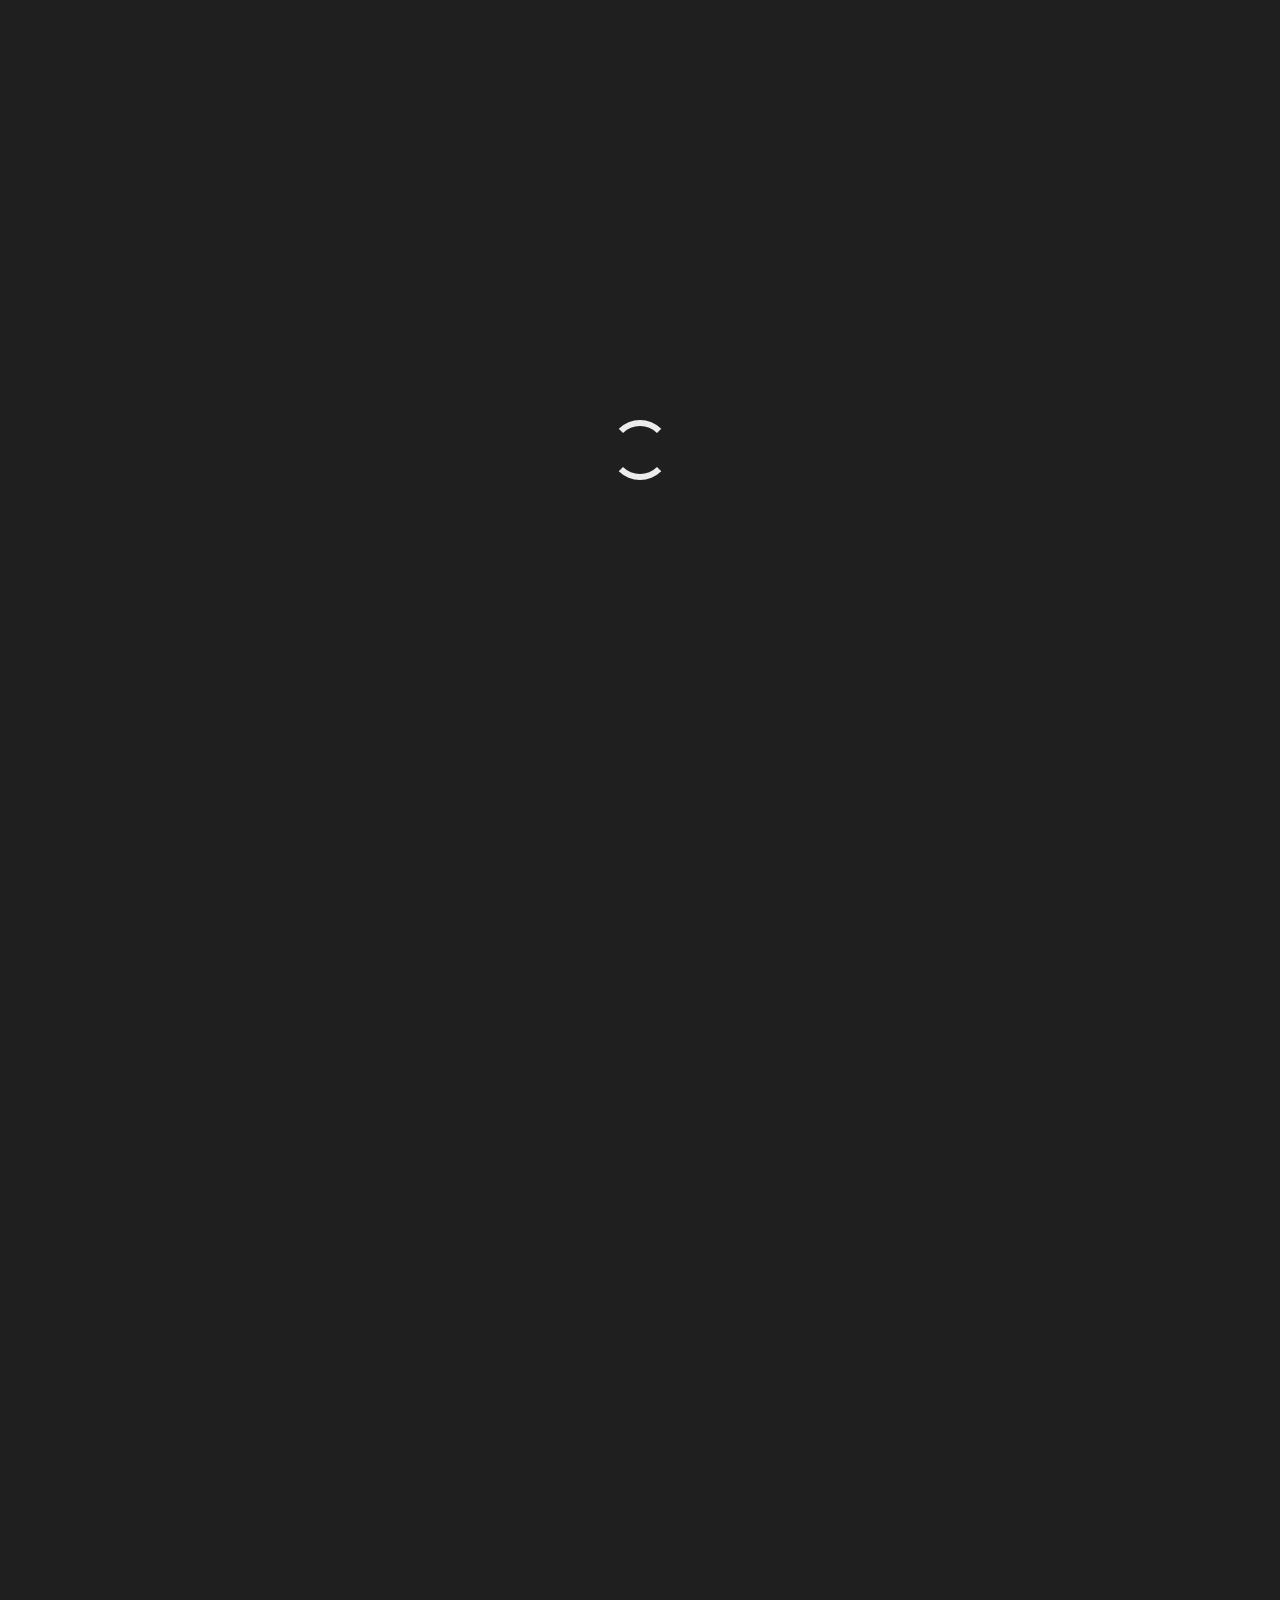
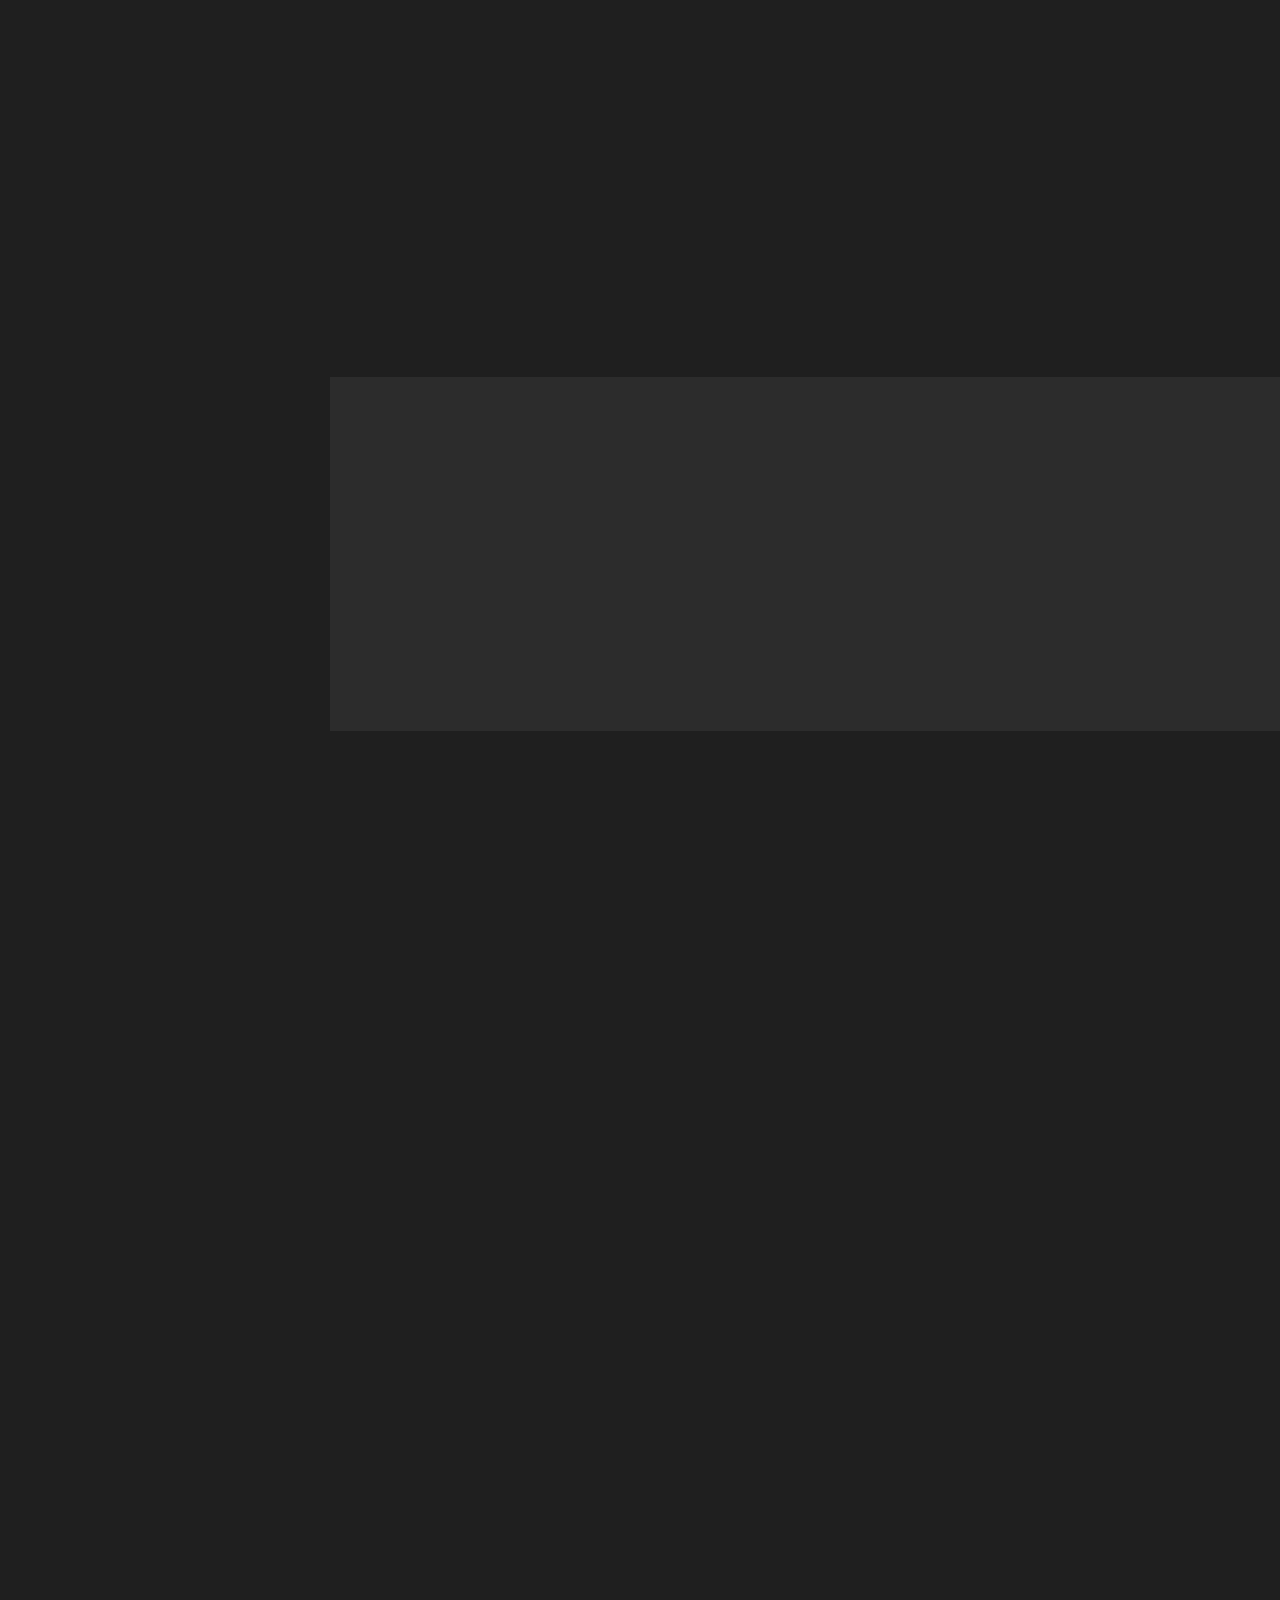
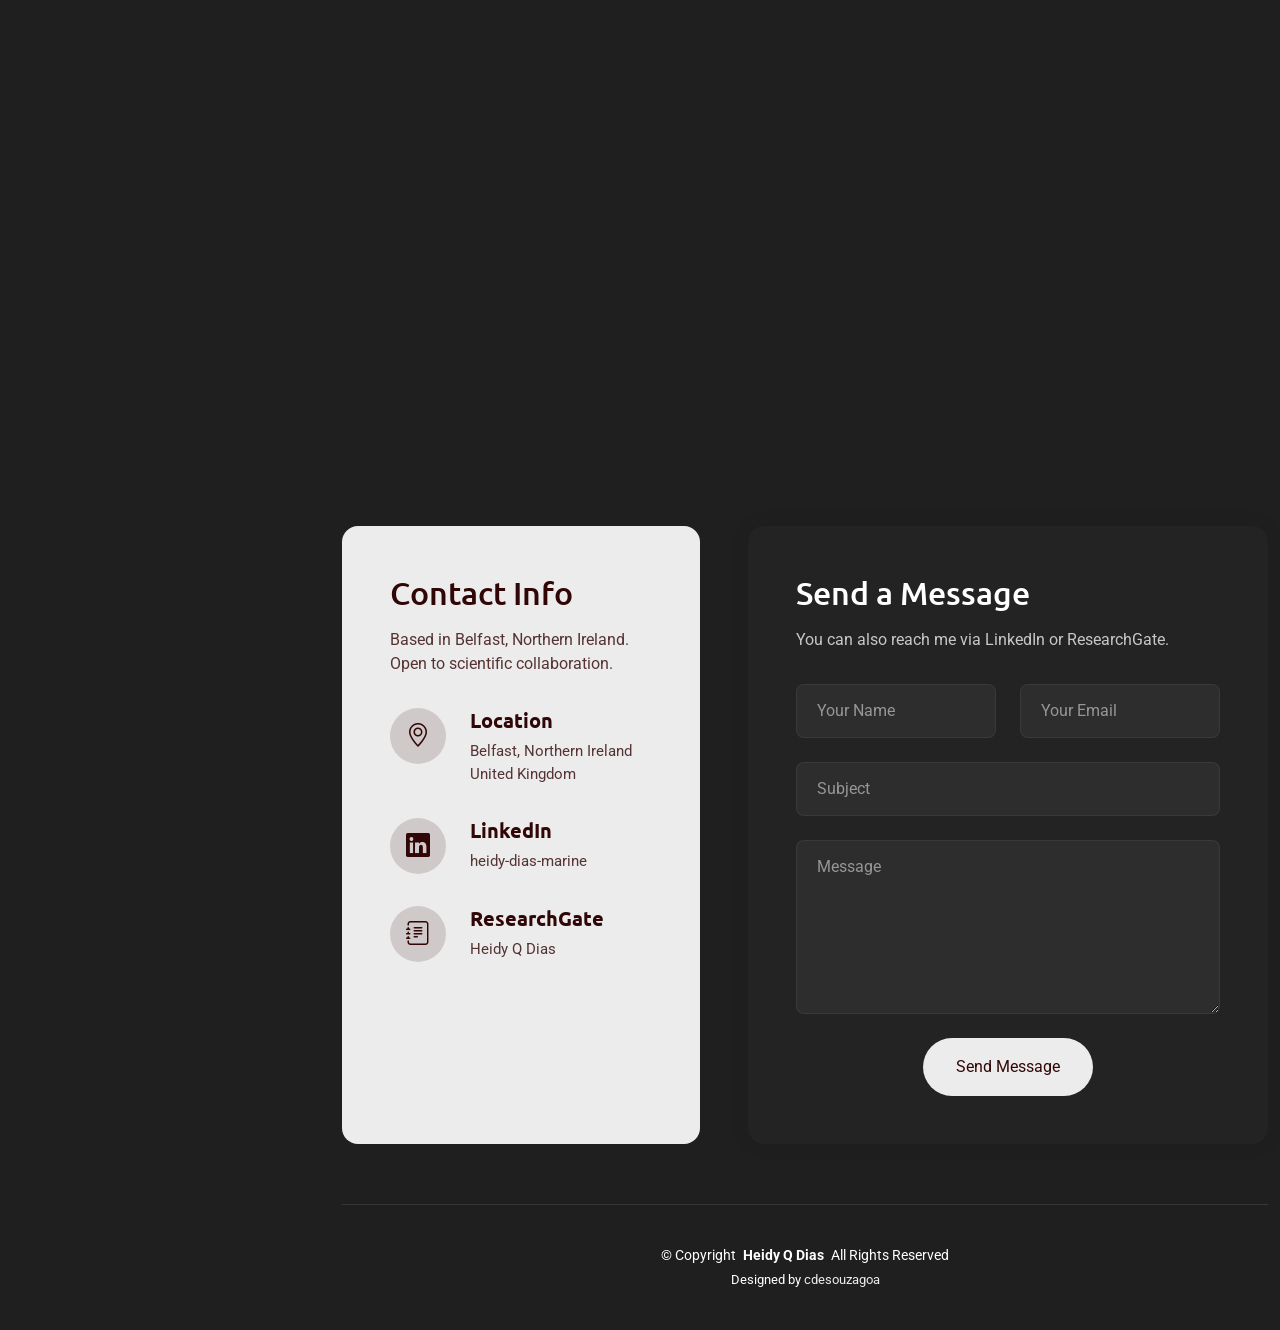
==== index.html @ 4a2d1e22 "Add files via upload" ====
<!DOCTYPE html>
<html lang="en">

<head>
  <meta charset="utf-8">
  <meta content="width=device-width, initial-scale=1.0" name="viewport">
  <title>Heidy Q Dias | Marine Biologist & Deep-sea Habitat Mapper</title>
  <meta name="description" content="Heidy Q Dias – Marine Biologist specialising in deep-sea biotope classification, seabed mapping, benthic ecology and ecological quality assessment. Based in Belfast, Northern Ireland.">
  <meta name="keywords" content="Heidy Dias, Heidy Q Dias, Marine Biologist, Deep Sea, Biotope Classification, Seabed Mapping, Benthic Ecology, AFBI, Queen's University Belfast">

  <!-- Favicons -->
  <link href="assets/img/favicon.png" rel="icon">
  <link href="assets/img/apple-touch-icon.png" rel="apple-touch-icon">

  <!-- Fonts -->
  <link href="https://fonts.googleapis.com" rel="preconnect">
  <link href="https://fonts.gstatic.com" rel="preconnect" crossorigin>
  <link href="https://fonts.googleapis.com/css2?family=Roboto:ital,wght@0,100;0,300;0,400;0,500;0,700;0,900;1,100;1,300;1,400;1,500;1,700;1,900&family=Ubuntu:ital,wght@0,300;0,400;0,500;0,700;1,300;1,400;1,500;1,700&family=Nunito:ital,wght@0,200;0,300;0,400;0,500;0,600;0,700;0,800;0,900;1,200;1,300;1,400;1,500;1,600;1,700;1,800;1,900&display=swap" rel="stylesheet">

  <!-- Vendor CSS Files -->
  <link href="assets/vendor/bootstrap/css/bootstrap.min.css" rel="stylesheet">
  <link href="assets/vendor/bootstrap-icons/bootstrap-icons.css" rel="stylesheet">
  <link href="assets/vendor/aos/aos.css" rel="stylesheet">
  <link href="assets/vendor/glightbox/css/glightbox.min.css" rel="stylesheet">
  <link href="assets/vendor/swiper/swiper-bundle.min.css" rel="stylesheet">

  <!-- Main CSS File -->
  <link href="assets/css/main.css" rel="stylesheet">
</head>

<body class="index-page">

  <header id="header" class="header dark-background d-flex flex-column justify-content-center">
    <i class="header-toggle d-xl-none bi bi-list"></i>

    <div class="header-container d-flex flex-column align-items-start">
      <nav id="navmenu" class="navmenu">
  <ul>
    <li><a href="#hero" class="active"><i class="bi bi-house navicon"></i>Home</a></li>
    <li><a href="#about"><i class="bi bi-person navicon"></i>About</a></li>
    <li><a href="#resume"><i class="bi bi-file-earmark-text navicon"></i>Resume</a></li>
    <li><a href="#portfolio"><i class="bi bi-images navicon"></i>Portfolio</a></li>
    <li><a href="#services"><i class="bi bi-hdd-stack navicon"></i>Expertise</a></li>
    <li><a href="#contact"><i class="bi bi-envelope navicon"></i>Contact</a></li>
  </ul>
</nav>

      <div class="social-links text-center">
        <a href="https://www.linkedin.com/in/heidy-dias-marine/" target="_blank" title="LinkedIn"><i class="bi bi-linkedin"></i></a>
        <a href="https://www.researchgate.net/profile/Heidy-Dias" target="_blank" title="ResearchGate"><i class="bi bi-journal-text"></i></a>
      </div>
    </div>
  </header>

  <main class="main">

    <!-- ======= Hero Section ======= -->
    <section id="hero" class="hero section">
      <div class="background-elements">
        <div class="bg-circle circle-1"></div>
        <div class="bg-circle circle-2"></div>
      </div>

      <div class="hero-content">
        <div class="container">
          <div class="row align-items-center">
            <div class="col-lg-6" data-aos="fade-right" data-aos-delay="100">
              <div class="hero-text">
                <h1>Heidy <span class="accent-text">Q Dias</span></h1>
                <h2>Marine Biologist & Deep-sea Explorer</h2>
                <p class="lead">I'm a <span class="typed" data-typed-items="Habitat Mapper, Ecological Modeller, Benthic Ecologist, Deep-sea Biologist"></span></p>
                <p class="description">
                  Specialising in deep-sea biotope classification, seabed mapping, benthic ecology and ecological quality assessment. Passionate about science that supports sustainable ocean management.
                </p>
                <div class="hero-actions">
                  <a href="#portfolio" class="btn btn-primary">View Research</a>
                  <a href="#contact" class="btn btn-outline">Get In Touch</a>
                </div>
                <div class="social-links">
                  <a href="https://www.linkedin.com/in/heidy-dias-marine/" target="_blank"><i class="bi bi-linkedin"></i></a>
                  <a href="https://www.researchgate.net/profile/Heidy-Dias" target="_blank"><i class="bi bi-journal-text"></i></a>
                </div>
              </div>
            </div>

            <div class="col-lg-6" data-aos="fade-left" data-aos-delay="200">
              <div class="hero-visual">
                <div class="profile-container">
                  <div class="profile-background"></div>
                  <img src="assets/img/heidydias.jpg" alt="Heidy Q Dias" class="profile-image">
                </div>
              </div>
            </div>
          </div>
        </div>
      </div>
    </section>

    <!-- ======= About Section ======= -->
    <section id="about" class="about section">
      <div class="container" data-aos="fade-up" data-aos-delay="100">
        <div class="row">
          <div class="col-lg-5" data-aos="zoom-in" data-aos-delay="200">
            <div class="profile-card">
              <div class="profile-header">
                <div class="profile-image">
                  <img src="assets/img/heidydias2.jpg" alt="Heidy Q Dias" class="img-fluid">
                </div>
                <div class="profile-badge">
                  <i class="bi bi-check-circle-fill"></i>
                </div>
              </div>
              <div class="profile-content">
                <h3>Heidy Q Dias, PhD</h3>
                <p class="profession">Senior Scientific Officer | Marine Biologist</p>
                <div class="contact-links">
                  <a href="https://www.linkedin.com/in/heidy-dias-marine/" target="_blank" class="contact-item">
                    <i class="bi bi-linkedin"></i> LinkedIn
                  </a>
                  <a href="https://www.researchgate.net/profile/Heidy-Dias" target="_blank" class="contact-item">
                    <i class="bi bi-journal-text"></i> ResearchGate
                  </a>
                  <a href="#" class="contact-item">
                    <i class="bi bi-geo-alt"></i> Belfast, Northern Ireland
                  </a>
                </div>
              </div>
            </div>
          </div>

          <div class="col-lg-7" data-aos="fade-left" data-aos-delay="300">
            <div class="about-content">
              <div class="section-header">
                <span class="badge-text">Get to Know Me</span>
                <h2>Mapping the Deep Ocean for Better Management</h2>
              </div>
              <div class="description">
                <p>
                  I am a marine biologist specialising in deep-sea biotope classification, seabed mapping, benthic ecology and ecological quality status assessment. My research combines acoustic data, ROV video and trait-based approaches to understand and protect vulnerable marine ecosystems.
                </p>
                <p>
                  Currently Senior Scientific Officer at the Agri-Food and Biosciences Institute (AFBI) in Belfast. Previously Research Fellow at Queen’s University Belfast and researcher at CSIR–National Institute of Oceanography, India.
                </p>
              </div>

              <div class="stats-grid">
                <div class="stat-item">
                  <div class="stat-number">16</div>
                  <div class="stat-label">Publications</div>
                </div>
                <div class="stat-item">
                  <div class="stat-number">210</div>
                  <div class="stat-label">Citations</div>
                </div>
                <div class="stat-item">
                  <div class="stat-number">2.2k+</div>
                  <div class="stat-label">Reads</div>
                </div>
              </div>

              <div class="details-grid">
                <div class="detail-row">
                  <div class="detail-item">
                    <span class="detail-label">Specialisation</span>
                    <span class="detail-value">Deep-Sea & Benthic Ecology</span>
                  </div>
                  <div class="detail-item">
                    <span class="detail-label">Current Role</span>
                    <span class="detail-value">Senior Scientific Officer, AFBI</span>
                  </div>
                </div>
                <div class="detail-row">
                  <div class="detail-item">
                    <span class="detail-label">Education</span>
                    <span class="detail-value">PhD Marine Sciences</span>
                  </div>
                  <div class="detail-item">
                    <span class="detail-label">Location</span>
                    <span class="detail-value">Belfast, Northern Ireland</span>
                  </div>
                </div>
              </div>

              <div class="cta-section">
                <a href="#resume" class="btn btn-primary"><i class="bi bi-file-earmark-text"></i> View Full CV</a>
                <a href="#contact" class="btn btn-outline"><i class="bi bi-chat-dots"></i> Let's Talk</a>
              </div>
            </div>
          </div>
        </div>
      </div>
    </section>

    <!-- ======= Stats Section ======= -->
    <section id="stats" class="stats section light-background">
      <div class="container" data-aos="fade-up" data-aos-delay="100">
        <div class="row justify-content-center">
          <div class="col-lg-10">
            <div class="stats-wrapper">
              <div class="stats-item" data-aos="zoom-in" data-aos-delay="150">
                <div class="icon-wrapper"><i class="bi bi-journal-richtext"></i></div>
                <span data-purecounter-start="0" data-purecounter-end="16" data-purecounter-duration="1" class="purecounter"></span>
                <p>Publications</p>
              </div>
              <div class="stats-item" data-aos="zoom-in" data-aos-delay="200">
                <div class="icon-wrapper"><i class="bi bi-quote"></i></div>
                <span data-purecounter-start="0" data-purecounter-end="210" data-purecounter-duration="1" class="purecounter"></span>
                <p>Citations</p>
              </div>
              <div class="stats-item" data-aos="zoom-in" data-aos-delay="250">
                <div class="icon-wrapper"><i class="bi bi-eye"></i></div>
                <span data-purecounter-start="0" data-purecounter-end="2281" data-purecounter-duration="1" class="purecounter"></span>
                <p>Reads</p>
              </div>
              <div class="stats-item" data-aos="zoom-in" data-aos-delay="300">
                <div class="icon-wrapper"><i class="bi bi-water"></i></div>
                <span data-purecounter-start="0" data-purecounter-end="10" data-purecounter-duration="1" class="purecounter"></span>
                <p>Years Experience</p>
              </div>
            </div>
          </div>
        </div>
      </div>
    </section>

    <!-- ======= Skills Section ======= -->
    <section id="skills" class="skills section">
      <div class="container section-title" data-aos="fade-up">
        <h2>Skills & Expertise</h2>
        <p>From ResearchGate profile and professional experience</p>
      </div>
      <div class="container" data-aos="fade-up" data-aos-delay="100">
        <div class="row">
          <div class="col-lg-6">
            <div class="skills-category" data-aos="fade-up" data-aos-delay="200">
              <h3>Core Research Areas</h3>
              <div class="skills-animation">
                <div class="skill-item">
                  <div class="d-flex justify-content-between align-items-center">
                    <h4>Deep-Sea & Seabed Mapping</h4>
                    <span class="skill-percentage">95%</span>
                  </div>
                  <div class="progress"><div class="progress-bar" role="progressbar" aria-valuenow="95"></div></div>
                </div>
                <div class="skill-item">
                  <div class="d-flex justify-content-between align-items-center">
                    <h4>Benthic Ecology & Functional Diversity</h4>
                    <span class="skill-percentage">92%</span>
                  </div>
                  <div class="progress"><div class="progress-bar" role="progressbar" aria-valuenow="92"></div></div>
                </div>
                <div class="skill-item">
                  <div class="d-flex justify-content-between align-items-center">
                    <h4>Biological Trait Analysis</h4>
                    <span class="skill-percentage">90%</span>
                  </div>
                  <div class="progress"><div class="progress-bar" role="progressbar" aria-valuenow="90"></div></div>
                </div>
                <div class="skill-item">
                  <div class="d-flex justify-content-between align-items-center">
                    <h4>Ecological Quality Status Assessment</h4>
                    <span class="skill-percentage">88%</span>
                  </div>
                  <div class="progress"><div class="progress-bar" role="progressbar" aria-valuenow="88"></div></div>
                </div>
              </div>
            </div>
          </div>
          <div class="col-lg-6">
            <div class="skills-category" data-aos="fade-up" data-aos-delay="300">
              <h3>Methods & Tools</h3>
              <div class="skills-animation">
                <div class="skill-item">
                  <div class="d-flex justify-content-between align-items-center">
                    <h4>Benthic Indices (AMBI, M-AMBI)</h4>
                    <span class="skill-percentage">90%</span>
                  </div>
                  <div class="progress"><div class="progress-bar" role="progressbar" aria-valuenow="90"></div></div>
                </div>
                <div class="skill-item">
                  <div class="d-flex justify-content-between align-items-center">
                    <h4>Marine Protected Areas & Connectivity</h4>
                    <span class="skill-percentage">85%</span>
                  </div>
                  <div class="progress"><div class="progress-bar" role="progressbar" aria-valuenow="85"></div></div>
                </div>
                <div class="skill-item">
                  <div class="d-flex justify-content-between align-items-center">
                    <h4>R / Spatial Analysis / GIS</h4>
                    <span class="skill-percentage">85%</span>
                  </div>
                  <div class="progress"><div class="progress-bar" role="progressbar" aria-valuenow="85"></div></div>
                </div>
                <div class="skill-item">
                  <div class="d-flex justify-content-between align-items-center">
                    <h4>ROV Video & Acoustic Analysis</h4>
                    <span class="skill-percentage">88%</span>
                  </div>
                  <div class="progress"><div class="progress-bar" role="progressbar" aria-valuenow="88"></div></div>
                </div>
              </div>
            </div>
          </div>
        </div>
      </div>
    </section>

    <!-- ======= Resume Section ======= -->
    <section id="resume" class="resume section">
      <div class="container section-title" data-aos="fade-up">
        <h2>Resume</h2>
        <p>Professional experience and education</p>
      </div>
      <div class="container" data-aos="fade-up" data-aos-delay="100">
        <div class="row gy-4">
          <div class="col-lg-4">
            <div class="resume-side" data-aos="fade-right" data-aos-delay="100">
              <div class="profile-img mb-4">
                <img src="assets/img/heidydias3.jpg" alt="Heidy Q Dias" class="img-fluid rounded">
              </div>
              <h3>Professional Summary</h3>
              <p>
                Marine biologist with expertise in deep-sea biotope classification, seabed mapping, benthic ecology, biological trait analysis and ecological quality assessment. Passionate about producing science that informs spatial management of vulnerable marine ecosystems.
              </p>
              <h3 class="mt-4">Contact</h3>
              <ul class="contact-info list-unstyled">
                <li><i class="bi bi-geo-alt"></i> Belfast, Northern Ireland, UK</li>
                <li><i class="bi bi-linkedin"></i> <a href="https://www.linkedin.com/in/heidy-dias-marine/" target="_blank">LinkedIn</a></li>
                <li><i class="bi bi-journal-text"></i> <a href="https://www.researchgate.net/profile/Heidy-Dias" target="_blank">ResearchGate</a></li>
              </ul>
            </div>
          </div>

          <div class="col-lg-8 ps-4 ps-lg-5">
            <div class="resume-section" data-aos="fade-up">
              <h3><i class="bi bi-briefcase me-2"></i>Professional Experience</h3>

              <div class="resume-item">
                <h4>Senior Scientific Officer</h4>
                <h5>Dec 2025 – Present</h5>
                <p class="company"><i class="bi bi-building"></i> Agri-Food and Biosciences Institute (AFBI), Northern Ireland</p>
                <ul>
                  <li>Leading marine research supporting sustainable fisheries and environmental management</li>
                  <li>Contributing to habitat and species assessments in Northern Irish waters</li>
                </ul>
              </div>

              <div class="resume-item">
                <h4>Research Fellow</h4>
                <h5>Aug 2023 – Nov 2025</h5>
                <p class="company"><i class="bi bi-building"></i> Queen’s University Belfast</p>
                <ul>
                  <li>Led research on deep-sea biotope classification using ROV video and acoustic data (Tropic Seamount)</li>
                  <li>Published key papers on deep-sea habitat mapping and the legal landscape of deep-sea mining</li>
                </ul>
              </div>

              <div class="resume-item">
                <h4>Senior Research Fellow / Research Project Assistant</h4>
                <h5>2014 – 2022</h5>
                <p class="company"><i class="bi bi-building"></i> CSIR – National Institute of Oceanography, India</p>
                <ul>
                  <li>Research on benthic ecology, ecological quality status and functional diversity in tropical estuaries and coastal systems</li>
                </ul>
              </div>
            </div>

            <div class="resume-section" data-aos="fade-up" data-aos-delay="100">
              <h3><i class="bi bi-mortarboard me-2"></i>Education</h3>
              <div class="resume-item">
                <h4>Doctor of Philosophy (PhD) – Marine Sciences</h4>
                <h5>2018 – 2023</h5>
                <p class="company"><i class="bi bi-building"></i> Andhra University</p>
              </div>
              <div class="resume-item">
                <h4>Master of Science (MSc) – Marine Sciences</h4>
                <h5>2012 – 2014</h5>
                <p class="company"><i class="bi bi-building"></i> Goa University (Grade: 8.2/10)</p>
              </div>
              <div class="resume-item">
                <h4>Bachelor of Science (BSc) – Zoology / Animal Biology</h4>
                <h5>2009 – 2012</h5>
                <p class="company"><i class="bi bi-building"></i> Goa University</p>
              </div>
            </div>
          </div>
        </div>
      </div>
    </section>

    <!-- ======= Portfolio / Research Section ======= -->
    <section id="portfolio" class="portfolio section">
      <div class="container section-title" data-aos="fade-up">
        <h2>Research & Publications</h2>
        <p>Selected papers from ResearchGate (16 publications · 210 citations · 2,281 reads)</p>
      </div>

      <div class="container" data-aos="fade-up" data-aos-delay="100">
        <div class="isotope-layout" data-default-filter="*" data-layout="masonry" data-sort="original-order">
          <div class="row">
            <div class="col-lg-3 filter-sidebar">
              <div class="filters-wrapper" data-aos="fade-right" data-aos-delay="150">
                <ul class="portfolio-filters isotope-filters">
                  <li data-filter="*" class="filter-active">All</li>
                  <li data-filter=".filter-papers">Publications</li>
                  <li data-filter=".filter-mapping">Deep-Sea Mapping</li>
                </ul>
              </div>
            </div>

            <div class="col-lg-9">
              <div class="row gy-4 portfolio-container isotope-container" data-aos="fade-up" data-aos-delay="200">

                <!-- 1. Deep-sea biotope classification (MAIN PAPER) -->
<div class="col-lg-6 col-md-6 portfolio-item isotope-item filter-papers filter-mapping">
  <div class="portfolio-wrap">
    <img src="assets/img/bim.jpg" class="img-fluid" alt="Deep-sea biotope classification" loading="lazy">
    <div class="portfolio-info">
      <div class="content">
        <span class="category">Deep Sea Research I · 2025</span>
        <h4>Deep-sea biotope classification using opportunistic sampling</h4>
        <div class="portfolio-links">
          <a href="portfolio-details.html" title="More Details"><i class="bi bi-box-arrow-up-right"></i></a>
        </div>
      </div>
    </div>
  </div>
</div>

                <!-- 2. Legal landscape -->
                <div class="col-lg-6 col-md-6 portfolio-item isotope-item filter-papers">
                  <div class="portfolio-wrap">
                    <img src="assets/img/bim.jpg" class="img-fluid" alt="Legal landscape deep-sea mining" loading="lazy">
                    <div class="portfolio-info">
                      <div class="content">
                        <span class="category">Elementa · 2025</span>
                        <h4>The legal landscape for deep-sea mining in the Area</h4>
                        <div class="portfolio-links">
                          <a href="https://online.ucpress.edu/elementa/article/13/1/00072/214200/The-legal-landscape-for-deep-sea-mining-in-the" target="_blank" title="Read Paper"><i class="bi bi-box-arrow-up-right"></i></a>
                        </div>
                      </div>
                    </div>
                  </div>
                </div>

                <!-- 3. Benthic ecosystem functioning -->
                <div class="col-lg-6 col-md-6 portfolio-item isotope-item filter-papers">
                  <div class="portfolio-wrap">
                    <img src="assets/img/bim.jpg" class="img-fluid" alt="Benthic ecosystem functioning" loading="lazy">
                    <div class="portfolio-info">
                      <div class="content">
                        <span class="category">Environmental Research · 2023</span>
                        <h4>Deciphering benthic ecosystem functioning and resilience</h4>
                        <div class="portfolio-links">
                          <a href="https://www.researchgate.net/profile/Heidy-Dias" target="_blank" title="View on ResearchGate"><i class="bi bi-box-arrow-up-right"></i></a>
                        </div>
                      </div>
                    </div>
                  </div>
                </div>

                <!-- 4. Genomic indices -->
                <div class="col-lg-6 col-md-6 portfolio-item isotope-item filter-papers">
                  <div class="portfolio-wrap">
                    <img src="assets/img/bim.jpg" class="img-fluid" alt="Genomic indices" loading="lazy">
                    <div class="portfolio-info">
                      <div class="content">
                        <span class="category">Marine Pollution Bulletin · 2023</span>
                        <h4>Are genomic indices effective alternatives to morphology-based benthic indices?</h4>
                        <div class="portfolio-links">
                          <a href="https://www.researchgate.net/profile/Heidy-Dias" target="_blank" title="View on ResearchGate"><i class="bi bi-box-arrow-up-right"></i></a>
                        </div>
                      </div>
                    </div>
                  </div>
                </div>

                <!-- 5. Benthic resilience -->
                <div class="col-lg-6 col-md-6 portfolio-item isotope-item filter-papers">
                  <div class="portfolio-wrap">
                    <img src="assets/img/bim.jpg" class="img-fluid" alt="Benthic resilience" loading="lazy">
                    <div class="portfolio-info">
                      <div class="content">
                        <span class="category">Journal of Environmental Management · 2022</span>
                        <h4>Benthic community resilience in two differently impacted tropical estuaries</h4>
                        <div class="portfolio-links">
                          <a href="https://www.researchgate.net/profile/Heidy-Dias" target="_blank" title="View on ResearchGate"><i class="bi bi-box-arrow-up-right"></i></a>
                        </div>
                      </div>
                    </div>
                  </div>
                </div>

                <!-- 6. EcoQS assessment -->
                <div class="col-lg-6 col-md-6 portfolio-item isotope-item filter-papers">
                  <div class="portfolio-wrap">
                    <img src="assets/img/bim.jpg" class="img-fluid" alt="EcoQS assessment" loading="lazy">
                    <div class="portfolio-info">
                      <div class="content">
                        <span class="category">Marine Pollution Bulletin · 2022</span>
                        <h4>Ecological quality status assessment of tropical estuaries with benthic indices</h4>
                        <div class="portfolio-links">
                          <a href="https://www.researchgate.net/profile/Heidy-Dias" target="_blank" title="View on ResearchGate"><i class="bi bi-box-arrow-up-right"></i></a>
                        </div>
                      </div>
                    </div>
                  </div>
                </div>

              </div>
            </div>
          </div>
        </div>
      </div>
    </section>

    <!-- ======= Expertise Section ======= -->
    <section id="services" class="services section">
      <div class="container section-title" data-aos="fade-up">
        <h2>Expertise</h2>
        <p>Areas of scientific contribution</p>
      </div>
      <div class="container" data-aos="fade-up" data-aos-delay="100">
        <div class="row justify-content-center">
          <div class="col-lg-4 col-md-6" data-aos="fade-up" data-aos-delay="100">
            <div class="service-card position-relative z-1">
              <div class="service-icon"><i class="bi bi-map"></i></div>
              <h3>Deep-Sea Biotope Classification</h3>
              <p>Developing top-down and bottom-up approaches using acoustic data and ROV video for seamount and deep-sea habitats.</p>
            </div>
          </div>
          <div class="col-lg-4 col-md-6" data-aos="fade-up" data-aos-delay="200">
            <div class="service-card position-relative z-1">
              <div class="service-icon"><i class="bi bi-water"></i></div>
              <h3>Seabed Mapping & Benthic Ecology</h3>
              <p>Characterising benthic communities, functional diversity and ecosystem connectivity in coastal and deep-sea environments.</p>
            </div>
          </div>
          <div class="col-lg-4 col-md-6" data-aos="fade-up" data-aos-delay="300">
            <div class="service-card position-relative z-1">
              <div class="service-icon"><i class="bi bi-graph-up"></i></div>
              <h3>Ecological Quality Assessment</h3>
              <p>Applying benthic indices (AMBI, M-AMBI) and trait-based approaches for EcoQS assessment in tropical and temperate systems.</p>
            </div>
          </div>
          <div class="col-lg-4 col-md-6" data-aos="fade-up" data-aos-delay="100">
            <div class="service-card position-relative z-1">
              <div class="service-icon"><i class="bi bi-shield-check"></i></div>
              <h3>Science for Policy</h3>
              <p>Contributing to the science–policy interface, including the legal and environmental aspects of deep-sea mining.</p>
            </div>
          </div>
          <div class="col-lg-4 col-md-6" data-aos="fade-up" data-aos-delay="200">
            <div class="service-card position-relative z-1">
              <div class="service-icon"><i class="bi bi-code-slash"></i></div>
              <h3>Spatial Analysis with R</h3>
              <p>Using R for mapping, spatial statistics and integration of environmental and biological datasets.</p>
            </div>
          </div>
          <div class="col-lg-4 col-md-6" data-aos="fade-up" data-aos-delay="300">
            <div class="service-card position-relative z-1">
              <div class="service-icon"><i class="bi bi-people"></i></div>
              <h3>Collaborative Research</h3>
              <p>Working across institutions (QUB, AFBI, NIO, NOC and others) on multi-disciplinary marine projects.</p>
            </div>
          </div>
        </div>
      </div>
    </section>

    <!-- ======= Contact Section ======= -->
    <section id="contact" class="contact section">
      <div class="container section-title" data-aos="fade-up">
        <h2>Contact</h2>
        <p>Get in touch about research collaborations or opportunities</p>
      </div>
      <div class="container">
        <div class="row g-4 g-lg-5">
          <div class="col-lg-5">
            <div class="info-box">
              <h3>Contact Info</h3>
              <p>Based in Belfast, Northern Ireland. Open to scientific collaboration.</p>
              <div class="info-item">
                <div class="icon-box"><i class="bi bi-geo-alt"></i></div>
                <div class="content">
                  <h4>Location</h4>
                  <p>Belfast, Northern Ireland<br>United Kingdom</p>
                </div>
              </div>
              <div class="info-item">
                <div class="icon-box"><i class="bi bi-linkedin"></i></div>
                <div class="content">
                  <h4>LinkedIn</h4>
                  <p><a href="https://www.linkedin.com/in/heidy-dias-marine/" target="_blank" style="color:inherit;">heidy-dias-marine</a></p>
                </div>
              </div>
              <div class="info-item">
                <div class="icon-box"><i class="bi bi-journal-text"></i></div>
                <div class="content">
                  <h4>ResearchGate</h4>
                  <p><a href="https://www.researchgate.net/profile/Heidy-Dias" target="_blank" style="color:inherit;">Heidy Q Dias</a></p>
                </div>
              </div>
            </div>
          </div>
          <div class="col-lg-7">
            <div class="contact-form">
              <h3>Send a Message</h3>
              <p>You can also reach me via LinkedIn or ResearchGate.</p>
              <form action="forms/contact.php" method="post" class="php-email-form">
                <div class="row gy-4">
                  <div class="col-md-6">
                    <input type="text" name="name" class="form-control" placeholder="Your Name" required>
                  </div>
                  <div class="col-md-6">
                    <input type="email" class="form-control" name="email" placeholder="Your Email" required>
                  </div>
                  <div class="col-12">
                    <input type="text" class="form-control" name="subject" placeholder="Subject" required>
                  </div>
                  <div class="col-12">
                    <textarea class="form-control" name="message" rows="6" placeholder="Message" required></textarea>
                  </div>
                  <div class="col-12 text-center">
                    <div class="loading">Loading</div>
                    <div class="error-message"></div>
                    <div class="sent-message">Your message has been sent. Thank you!</div>
                    <button type="submit" class="btn">Send Message</button>
                  </div>
                </div>
              </form>
            </div>
          </div>
        </div>
      </div>
    </section>

  </main>

  <footer id="footer" class="footer position-relative">
    <div class="container">
      <div class="copyright text-center">
        <p>© <span>Copyright</span> <strong class="px-1 sitename">Heidy Q Dias</strong> <span>All Rights Reserved</span></p>
      </div>
      <div class="credits">
        Designed by <a href="https://instagram.com/cdesouzagoa">cdesouzagoa</a>
      </div>
    </div>
  </footer>

  <a href="#" id="scroll-top" class="scroll-top d-flex align-items-center justify-content-center"><i class="bi bi-arrow-up-short"></i></a>
  <div id="preloader"></div>

  <!-- Vendor JS Files -->
  <script src="assets/vendor/bootstrap/js/bootstrap.bundle.min.js"></script>
  <script src="assets/vendor/php-email-form/validate.js"></script>
  <script src="assets/vendor/aos/aos.js"></script>
  <script src="assets/vendor/typed.js/typed.umd.js"></script>
  <script src="assets/vendor/purecounter/purecounter_vanilla.js"></script>
  <script src="assets/vendor/waypoints/noframework.waypoints.js"></script>
  <script src="assets/vendor/isotope-layout/isotope.pkgd.min.js"></script>
  <script src="assets/vendor/imagesloaded/imagesloaded.pkgd.min.js"></script>
  <script src="assets/vendor/glightbox/js/glightbox.min.js"></script>
  <script src="assets/vendor/swiper/swiper-bundle.min.js"></script>
  <script src="assets/js/main.js"></script>

</body>
</html>
---- assets/css/main.css ----
/**
* Template Name: SnapFolio
* Template URL: https://bootstrapmade.com/snapfolio-bootstrap-portfolio-template/
* Updated: Jul 21 2025 with Bootstrap v5.3.7
* Author: BootstrapMade.com
* License: https://bootstrapmade.com/license/
*/

/*--------------------------------------------------------------
# Font & Color Variables
# Help: https://bootstrapmade.com/color-system/
--------------------------------------------------------------*/
/* Fonts */
:root {
  --default-font: "Roboto",  system-ui, -apple-system, "Segoe UI", Roboto, "Helvetica Neue", Arial, "Noto Sans", "Liberation Sans", sans-serif, "Apple Color Emoji", "Segoe UI Emoji", "Segoe UI Symbol", "Noto Color Emoji";
  --heading-font: "Ubuntu",  sans-serif;
  --nav-font: "Nunito",  sans-serif;
}

/* Global Colors - The following color variables are used throughout the website. Updating them here will change the color scheme of the entire website */
:root { 
  --background-color: #1f1f1f; /* Background color for the entire website, including individual sections */
  --default-color: #ffffff; /* Default color used for the majority of the text content across the entire website */
  --heading-color: #ffffff; /* Color for headings, subheadings and title throughout the website */
  --accent-color: #ececec; /* Accent color that represents your brand on the website. It's used for buttons, links, and other elements that need to stand out */
  --surface-color: #232323; /* The surface color is used as a background of boxed elements within sections, such as cards, icon boxes, or other elements that require a visual separation from the global background. */
  --contrast-color: #310606; /* Contrast color for text, ensuring readability against backgrounds of accent, heading, or default colors. */
}

/* Nav Menu Colors - The following color variables are used specifically for the navigation menu. They are separate from the global colors to allow for more customization options */
:root {
  --nav-color: rgba(236, 236, 236, 0.59);  /* The default color of the main navmenu links */
  --nav-hover-color: #ffffff; /* Applied to main navmenu links when they are hovered over or active */
  --nav-mobile-background-color: #393939; /* Used as the background color for mobile navigation menu */
  --nav-dropdown-background-color: #393939; /* Used as the background color for dropdown items that appear when hovering over primary navigation items */
  --nav-dropdown-color: #ffffff; /* Used for navigation links of the dropdown items in the navigation menu. */
  --nav-dropdown-hover-color: #ececec; /* Similar to --nav-hover-color, this color is applied to dropdown navigation links when they are hovered over. */
}

/* Color Presets - These classes override global colors when applied to any section or element, providing reuse of the sam color scheme. */

.light-background {
  --background-color: #2c2c2c;
  --surface-color: #323232;
}

.dark-background {
  --background-color: #040b14;
  --default-color: #ffffff;
  --heading-color: #ffffff;
  --surface-color: #151f2b;
  --contrast-color: #ffffff;
}

/* Smooth scroll */
:root {
  scroll-behavior: smooth;
}

/*--------------------------------------------------------------
# General Styling & Shared Classes
--------------------------------------------------------------*/
body {
  color: var(--default-color);
  background-color: var(--background-color);
  font-family: var(--default-font);
}

a {
  color: var(--accent-color);
  text-decoration: none;
  transition: 0.3s;
}

a:hover {
  color: color-mix(in srgb, var(--accent-color), transparent 25%);
  text-decoration: none;
}

h1,
h2,
h3,
h4,
h5,
h6 {
  color: var(--heading-color);
  font-family: var(--heading-font);
}

/* PHP Email Form Messages
------------------------------*/
.php-email-form .error-message {
  display: none;
  background: #df1529;
  color: #ffffff;
  text-align: left;
  padding: 15px;
  margin-bottom: 24px;
  font-weight: 600;
}

.php-email-form .sent-message {
  display: none;
  color: #ffffff;
  background: #059652;
  text-align: center;
  padding: 15px;
  margin-bottom: 24px;
  font-weight: 600;
}

.php-email-form .loading {
  display: none;
  background: var(--surface-color);
  text-align: center;
  padding: 15px;
  margin-bottom: 24px;
}

.php-email-form .loading:before {
  content: "";
  display: inline-block;
  border-radius: 50%;
  width: 24px;
  height: 24px;
  margin: 0 10px -6px 0;
  border: 3px solid var(--accent-color);
  border-top-color: var(--surface-color);
  animation: php-email-form-loading 1s linear infinite;
}

@keyframes php-email-form-loading {
  0% {
    transform: rotate(0deg);
  }

  100% {
    transform: rotate(360deg);
  }
}

/*--------------------------------------------------------------
# Global Header
--------------------------------------------------------------*/
.header {
  --background-color: #1b1b1b;
  --contrast-color: #444444;
  color: var(--default-color);
  position: fixed;
  top: 0;
  left: 0;
  bottom: 0;
  padding: 0 15px;
  width: 300px;
  transition: all ease-in-out 0.3s;
  overflow-y: auto;
  z-index: 997;
}

.header .header-container {
  border-radius: 20px;
  padding: 15px;
  background-color: var(--background-color);
  border: 1px solid color-mix(in srgb, var(--default-color), transparent 80%);
}

.header .social-links {
  margin: 0 0 10px 0;
}

.header .social-links a {
  font-size: 16px;
  display: inline-flex;
  align-items: center;
  justify-content: center;
  background: color-mix(in srgb, var(--default-color), transparent 90%);
  color: var(--default-color);
  margin: 0 2px;
  border-radius: 50%;
  text-align: center;
  width: 40px;
  height: 40px;
  transition: 0.3s;
}

.header .social-links a:hover {
  color: var(--contrast-color);
  background: var(--accent-color);
}

@media (min-width: 1200px) {

  .header~main,
  .header~#footer {
    margin-left: 330px;
  }
}

@media (max-width: 1199px) {
  .header {
    left: -100%;
  }
}

.header.header-show {
  left: 0;
}

.header .header-toggle {
  color: var(--contrast-color);
  background-color: var(--accent-color);
  font-size: 22px;
  display: flex;
  align-items: center;
  justify-content: center;
  width: 40px;
  height: 40px;
  border-radius: 50%;
  cursor: pointer;
  position: fixed;
  top: 15px;
  right: 15px;
  z-index: 9999;
  transition: background-color 0.3s;
}

.header .header-toggle:hover {
  color: var(--contrast-color);
  background-color: color-mix(in srgb, var(--accent-color) 90%, white 15%);
}

/*--------------------------------------------------------------
# Navigation Menu
--------------------------------------------------------------*/
.mobile-nav-toggle {
  display: none;
}

.navmenu {
  padding: 0;
  z-index: 9997;
  width: 100%;
}

.navmenu ul {
  list-style: none;
  padding: 0 0 20px 0;
  margin: 0;
}

.navmenu a,
.navmenu a:focus {
  color: var(--nav-color);
  padding: 15px 10px;
  font-family: var(--nav-font);
  font-size: 16px;
  font-weight: 400;
  display: flex;
  align-items: center;
  white-space: nowrap;
  transition: 0.3s;
  width: 100%;
}

.navmenu a .navicon,
.navmenu a:focus .navicon {
  font-size: 20px;
  margin-right: 10px;
}

.navmenu a .toggle-dropdown,
.navmenu a:focus .toggle-dropdown {
  font-size: 12px;
  line-height: 0;
  margin-left: auto;
  width: 30px;
  height: 30px;
  display: flex;
  align-items: center;
  justify-content: center;
  border-radius: 50%;
  transition: 0.3s;
  flex-shrink: 0;
  background-color: color-mix(in srgb, var(--accent-color), transparent 90%);
}

.navmenu a .toggle-dropdown:hover,
.navmenu a:focus .toggle-dropdown:hover {
  background-color: var(--accent-color);
  color: var(--contrast-color);
}

.navmenu a:hover,
.navmenu .active,
.navmenu .active:focus {
  color: var(--nav-hover-color);
}

.navmenu a:hover .navicon,
.navmenu .active .navicon,
.navmenu .active:focus .navicon {
  color: var(--accent-color);
}

.navmenu .active .toggle-dropdown,
.navmenu .active:focus .toggle-dropdown {
  background-color: var(--accent-color);
  color: var(--contrast-color);
  transform: rotate(180deg);
}

.navmenu .dropdown {
  display: block;
}

.navmenu .dropdown a,
.navmenu .dropdown a:focus {
  color: --nav-dropdown-color;
}

.navmenu .dropdown a:hover,
.navmenu .dropdown .active,
.navmenu .dropdown .active:focus {
  color: var(--nav-dropdown-hover-color);
}

.navmenu .dropdown ul {
  position: static;
  display: none;
  z-index: 99;
  padding: 5px 10px;
  margin: 5px 10px;
  background-color: var(--nav-dropdown-background-color);
  border: 1px solid color-mix(in srgb, var(--default-color), transparent 90%);
  box-shadow: none;
  transition: all 0.5s ease-in-out;
}

.navmenu .dropdown ul ul {
  background-color: rgba(33, 37, 41, 0.1);
}

.navmenu .dropdown>.dropdown-active {
  display: block;
  background-color: rgba(33, 37, 41, 0.03);
}

/*--------------------------------------------------------------
# Global Footer
--------------------------------------------------------------*/
.footer {
  color: var(--default-color);
  background-color: var(--background-color);
  font-size: 14px;
  padding: 0 0 40px 0;
  position: relative;
}

.footer .copyright {
  padding-top: 40px;
  border-top: 1px solid color-mix(in srgb, var(--default-color), transparent 90%);
}

.footer .copyright p {
  margin-bottom: 0;
}

.footer .credits {
  margin-top: 4px;
  font-size: 13px;
  text-align: center;
}

/*--------------------------------------------------------------
# Preloader
--------------------------------------------------------------*/
#preloader {
  position: fixed;
  inset: 0;
  z-index: 999999;
  overflow: hidden;
  background: var(--background-color);
  transition: all 0.6s ease-out;
}

#preloader:before {
  content: "";
  position: fixed;
  top: calc(50% - 30px);
  left: calc(50% - 30px);
  border: 6px solid #ffffff;
  border-color: var(--accent-color) transparent var(--accent-color) transparent;
  border-radius: 50%;
  width: 60px;
  height: 60px;
  animation: animate-preloader 1.5s linear infinite;
}

@keyframes animate-preloader {
  0% {
    transform: rotate(0deg);
  }

  100% {
    transform: rotate(360deg);
  }
}

/*--------------------------------------------------------------
# Scroll Top Button
--------------------------------------------------------------*/
.scroll-top {
  position: fixed;
  visibility: hidden;
  opacity: 0;
  right: 15px;
  bottom: -15px;
  z-index: 99999;
  background-color: var(--accent-color);
  width: 44px;
  height: 44px;
  border-radius: 50px;
  transition: all 0.4s;
}

.scroll-top i {
  font-size: 24px;
  color: var(--contrast-color);
  line-height: 0;
}

.scroll-top:hover {
  background-color: color-mix(in srgb, var(--accent-color), transparent 20%);
  color: var(--contrast-color);
}

.scroll-top.active {
  visibility: visible;
  opacity: 1;
  bottom: 15px;
}

/*--------------------------------------------------------------
# Disable aos animation delay on mobile devices
--------------------------------------------------------------*/
@media screen and (max-width: 768px) {
  [data-aos-delay] {
    transition-delay: 0 !important;
  }
}

/*--------------------------------------------------------------
# Global Page Titles & Breadcrumbs
--------------------------------------------------------------*/
.page-title {
  color: var(--default-color);
  padding: 25px 0 0 0;
  position: relative;
}

.page-title .container {
  border-bottom: 1px solid color-mix(in srgb, var(--default-color), transparent 90%);
  padding-bottom: 25px;
}

.page-title h1 {
  font-size: 24px;
  font-weight: 700;
}

.page-title .breadcrumbs ol {
  display: flex;
  flex-wrap: wrap;
  list-style: none;
  padding: 0;
  margin: 0;
  font-size: 14px;
  font-weight: 400;
}

.page-title .breadcrumbs ol li+li {
  padding-left: 10px;
}

.page-title .breadcrumbs ol li+li::before {
  content: "/";
  display: inline-block;
  padding-right: 10px;
  color: color-mix(in srgb, var(--default-color), transparent 70%);
}

/*--------------------------------------------------------------
# Global Sections
--------------------------------------------------------------*/
section,
.section {
  color: var(--default-color);
  background-color: var(--background-color);
  padding: 60px 0;
  overflow: clip;
}

/*--------------------------------------------------------------
# Global Section Titles
--------------------------------------------------------------*/
.section-title {
  text-align: center;
  padding-bottom: 60px;
  position: relative;
}

.section-title h2 {
  font-size: 32px;
  font-weight: 700;
  position: relative;
}

.section-title h2:before,
.section-title h2:after {
  content: "";
  width: 50px;
  height: 2px;
  background: var(--accent-color);
  display: inline-block;
}

.section-title h2:before {
  margin: 0 15px 10px 0;
}

.section-title h2:after {
  margin: 0 0 10px 15px;
}

.section-title p {
  margin-bottom: 0;
}

/*--------------------------------------------------------------
# Hero Section
--------------------------------------------------------------*/
.hero {
  min-height: 100vh;
  position: relative;
  overflow: hidden;
  display: flex;
  align-items: center;
}

.hero .background-elements {
  position: absolute;
  top: 0;
  left: 0;
  width: 100%;
  height: 100%;
  z-index: 1;
  overflow: hidden;
}

.hero .background-elements .bg-circle {
  position: absolute;
  border-radius: 50%;
  background: linear-gradient(45deg, color-mix(in srgb, var(--accent-color), transparent 90%), color-mix(in srgb, var(--accent-color), transparent 95%));
  animation: float 6s ease-in-out infinite;
}

.hero .background-elements .bg-circle.circle-1 {
  width: 300px;
  height: 300px;
  top: 10%;
  right: 10%;
  animation-delay: 0s;
}

.hero .background-elements .bg-circle.circle-2 {
  width: 200px;
  height: 200px;
  bottom: 20%;
  left: 5%;
  animation-delay: 2s;
}

.hero .hero-content {
  position: relative;
  width: 100%;
  z-index: 2;
}

.hero .container {
  position: relative;
  z-index: 3;
}

.hero .hero-text h1 {
  font-size: 72px;
  font-weight: 800;
  line-height: 1.1;
  margin-bottom: 15px;
  color: var(--heading-color);
}

.hero .hero-text h1 .accent-text {
  color: var(--accent-color);
  position: relative;
}

.hero .hero-text h1 .accent-text::after {
  content: "";
  position: absolute;
  bottom: -5px;
  left: 0;
  width: 100%;
  height: 3px;
  background: linear-gradient(90deg, var(--accent-color), color-mix(in srgb, var(--accent-color), transparent 50%));
}

.hero .hero-text h2 {
  font-size: 32px;
  font-weight: 600;
  color: var(--heading-color);
  margin-bottom: 10px;
}

.hero .hero-text .lead {
  font-size: 24px;
  margin-bottom: 20px;
  color: var(--default-color);
}

.hero .hero-text .lead span {
  color: var(--accent-color);
  font-weight: 600;
  border-bottom: 2px solid var(--accent-color);
  padding-bottom: 2px;
}

.hero .hero-text .description {
  font-size: 18px;
  line-height: 1.6;
  color: color-mix(in srgb, var(--default-color), transparent 20%);
  margin-bottom: 40px;
  max-width: 500px;
}

.hero .hero-actions {
  display: flex;
  gap: 20px;
  margin-bottom: 40px;
  flex-wrap: wrap;
}

.hero .hero-actions .btn {
  padding: 14px 30px;
  font-size: 16px;
  font-weight: 600;
  border-radius: 50px;
  text-decoration: none;
  transition: all 0.3s ease;
  border: 2px solid;
}

.hero .hero-actions .btn.btn-primary {
  background-color: var(--accent-color);
  color: var(--contrast-color);
  border-color: var(--accent-color);
}

.hero .hero-actions .btn.btn-primary:hover {
  background-color: color-mix(in srgb, var(--accent-color), black 10%);
  transform: translateY(-2px);
  box-shadow: 0 8px 25px color-mix(in srgb, var(--accent-color), transparent 70%);
}

.hero .hero-actions .btn.btn-outline {
  background-color: transparent;
  color: var(--accent-color);
  border-color: var(--accent-color);
}

.hero .hero-actions .btn.btn-outline:hover {
  background-color: var(--accent-color);
  color: var(--contrast-color);
  transform: translateY(-2px);
}

.hero .social-links {
  display: flex;
  gap: 20px;
}

.hero .social-links a {
  width: 50px;
  height: 50px;
  display: flex;
  align-items: center;
  justify-content: center;
  background-color: var(--surface-color);
  color: color-mix(in srgb, var(--default-color), transparent 40%);
  border-radius: 50%;
  font-size: 20px;
  transition: all 0.3s ease;
}

.hero .social-links a:hover {
  color: var(--contrast-color);
  background-color: var(--accent-color);
  transform: translateY(-3px);
  box-shadow: 0 8px 25px color-mix(in srgb, var(--accent-color), transparent 70%);
}

.hero .hero-visual {
  display: flex;
  justify-content: center;
  align-items: center;
  height: 100%;
}

.hero .hero-visual .profile-container {
  position: relative;
  width: 400px;
  height: 400px;
}

.hero .hero-visual .profile-container .profile-background {
  position: absolute;
  top: 15px;
  left: 15px;
  width: 100%;
  height: 100%;
  background: color-mix(in srgb, var(--accent-color), transparent 90%);
  border-radius: 30px;
  z-index: 1;
}

.hero .hero-visual .profile-container .profile-image {
  position: relative;
  width: 100%;
  height: 100%;
  object-fit: cover;
  border-radius: 30px;
  z-index: 2;
}

@keyframes float {

  0%,
  100% {
    transform: translateY(0px);
  }

  50% {
    transform: translateY(-20px);
  }
}

@keyframes floatIcon {

  0%,
  100% {
    transform: translateY(0px) rotate(0deg);
  }

  50% {
    transform: translateY(-10px) rotate(5deg);
  }
}

@media (max-width: 992px) {
  .hero .hero-text {
    text-align: center;
    margin-bottom: 50px;
  }

  .hero .hero-text h1 {
    font-size: 56px;
  }

  .hero .hero-text h2 {
    font-size: 28px;
  }

  .hero .hero-text .lead {
    font-size: 20px;
  }

  .hero .hero-visual .profile-container {
    width: 350px;
    height: 350px;
  }
}

@media (max-width: 768px) {
  .hero .hero-text h1 {
    font-size: 42px;
  }

  .hero .hero-text h2 {
    font-size: 24px;
  }

  .hero .hero-text .lead {
    font-size: 18px;
  }

  .hero .hero-text .description {
    font-size: 16px;
  }

  .hero .hero-actions {
    justify-content: center;
  }

  .hero .hero-actions .btn {
    padding: 12px 25px;
    font-size: 14px;
  }

  .hero .hero-visual .profile-container {
    width: 300px;
    height: 300px;
  }

  .hero .background-elements .bg-circle.circle-1 {
    width: 200px;
    height: 200px;
  }

  .hero .background-elements .bg-circle.circle-2 {
    width: 150px;
    height: 150px;
  }

  .hero .background-elements .bg-circle.circle-3 {
    width: 100px;
    height: 100px;
  }
}

/*--------------------------------------------------------------
# About Section
--------------------------------------------------------------*/
.about .profile-card {
  background: linear-gradient(135deg, var(--surface-color) 0%, color-mix(in srgb, var(--surface-color), var(--accent-color) 5%) 100%);
  border-radius: 2rem;
  padding: 2.5rem;
  text-align: center;
  box-shadow: 0 20px 40px rgba(0, 0, 0, 0.08);
  border: 1px solid color-mix(in srgb, var(--accent-color), transparent 90%);
  position: relative;
  overflow: hidden;
}

.about .profile-card::before {
  content: "";
  position: absolute;
  top: 0;
  left: 0;
  right: 0;
  height: 4px;
  background: linear-gradient(90deg, var(--accent-color), color-mix(in srgb, var(--accent-color), var(--heading-color) 30%));
}

@media (max-width: 991px) {
  .about .profile-card {
    margin-bottom: 3rem;
  }
}

.about .profile-header {
  position: relative;
  margin-bottom: 2rem;
}

.about .profile-header .profile-image {
  width: 160px;
  height: 160px;
  margin: 0 auto 1.5rem;
  border-radius: 50%;
  overflow: hidden;
  border: 4px solid var(--accent-color);
  box-shadow: 0 10px 30px rgba(0, 0, 0, 0.15);
}

.about .profile-header .profile-image img {
  width: 100%;
  height: 100%;
  object-fit: cover;
}

.about .profile-header .profile-badge {
  position: absolute;
  bottom: 20px;
  right: calc(50% - 65px);
  width: 32px;
  height: 32px;
  background-color: var(--accent-color);
  border-radius: 50%;
  display: flex;
  align-items: center;
  justify-content: center;
  border: 3px solid var(--surface-color);
}

.about .profile-header .profile-badge i {
  color: var(--contrast-color);
  font-size: 14px;
}

.about .profile-content h3 {
  font-size: 1.5rem;
  font-weight: 700;
  margin-bottom: 0.5rem;
  color: var(--heading-color);
}

.about .profile-content .profession {
  color: var(--accent-color);
  font-weight: 500;
  margin-bottom: 2rem;
}

.about .contact-links {
  display: flex;
  flex-direction: column;
  gap: 1rem;
}

.about .contact-links .contact-item {
  display: flex;
  align-items: center;
  gap: 0.75rem;
  padding: 0.75rem 1rem;
  background-color: color-mix(in srgb, var(--surface-color), var(--background-color) 50%);
  border-radius: 0.75rem;
  text-decoration: none;
  color: var(--default-color);
  transition: all 0.3s;
  border: 1px solid color-mix(in srgb, var(--default-color), transparent 90%);
}

.about .contact-links .contact-item:hover {
  background-color: var(--accent-color);
  color: var(--contrast-color);
  transform: translateY(-2px);
  box-shadow: 0 5px 20px color-mix(in srgb, var(--accent-color), transparent 70%);
}

.about .contact-links .contact-item i {
  font-size: 1rem;
  width: 18px;
}

.about .about-content {
  padding-left: 3rem;
}

@media (max-width: 991px) {
  .about .about-content {
    padding-left: 0;
  }
}

.about .about-content .section-header {
  margin-bottom: 2rem;
}

.about .about-content .section-header .badge-text {
  display: inline-block;
  background: linear-gradient(135deg, var(--accent-color), color-mix(in srgb, var(--accent-color), var(--heading-color) 20%));
  color: var(--contrast-color);
  padding: 0.5rem 1.5rem;
  border-radius: 2rem;
  font-size: 0.875rem;
  font-weight: 600;
  letter-spacing: 0.5px;
  margin-bottom: 1.5rem;
}

.about .about-content .section-header h2 {
  font-size: 2.25rem;
  font-weight: 700;
  line-height: 1.3;
  margin: 0;
}

@media (max-width: 768px) {
  .about .about-content .section-header h2 {
    font-size: 1.875rem;
  }
}

.about .about-content .description {
  margin-bottom: 2.5rem;
}

.about .about-content .description p {
  font-size: 1.1rem;
  line-height: 1.7;
  color: color-mix(in srgb, var(--default-color), transparent 20%);
  margin-bottom: 1.5rem;
}

.about .about-content .description p:last-child {
  margin-bottom: 0;
}

.about .stats-grid {
  display: grid;
  grid-template-columns: repeat(3, 1fr);
  gap: 2rem;
  margin-bottom: 2.5rem;
  padding: 2rem;
  background-color: var(--surface-color);
  border-radius: 1.5rem;
  box-shadow: 0 10px 30px rgba(0, 0, 0, 0.05);
}

@media (max-width: 768px) {
  .about .stats-grid {
    grid-template-columns: 1fr;
    gap: 1.5rem;
    text-align: center;
  }
}

.about .stats-grid .stat-item {
  text-align: center;
}

.about .stats-grid .stat-item .stat-number {
  font-size: 2rem;
  font-weight: 700;
  color: var(--accent-color);
  display: block;
  margin-bottom: 0.5rem;
}

.about .stats-grid .stat-item .stat-label {
  font-size: 0.875rem;
  color: color-mix(in srgb, var(--default-color), transparent 40%);
  font-weight: 500;
}

.about .details-grid {
  margin-bottom: 2.5rem;
}

.about .details-grid .detail-row {
  display: grid;
  grid-template-columns: 1fr 1fr;
  gap: 2rem;
  margin-bottom: 1.5rem;
}

@media (max-width: 768px) {
  .about .details-grid .detail-row {
    grid-template-columns: 1fr;
    gap: 1rem;
  }
}

.about .details-grid .detail-row:last-child {
  margin-bottom: 0;
}

.about .details-grid .detail-item .detail-label {
  display: block;
  font-size: 0.875rem;
  color: color-mix(in srgb, var(--default-color), transparent 50%);
  margin-bottom: 0.5rem;
  font-weight: 500;
}

.about .details-grid .detail-item .detail-value {
  display: block;
  font-weight: 600;
  color: var(--heading-color);
  font-size: 1rem;
}

.about .cta-section {
  display: flex;
  gap: 1rem;
  flex-wrap: wrap;
}

.about .cta-section .btn {
  padding: 0.875rem 2rem;
  border-radius: 0.75rem;
  font-weight: 600;
  text-decoration: none;
  transition: all 0.3s;
  display: inline-flex;
  align-items: center;
  gap: 0.5rem;
  border: 2px solid transparent;
}

.about .cta-section .btn.btn-primary {
  background-color: var(--accent-color);
  color: var(--contrast-color);
}

.about .cta-section .btn.btn-primary:hover {
  background-color: color-mix(in srgb, var(--accent-color), black 15%);
  transform: translateY(-2px);
  box-shadow: 0 10px 30px color-mix(in srgb, var(--accent-color), transparent 60%);
}

.about .cta-section .btn.btn-outline {
  background-color: transparent;
  color: var(--default-color);
  border-color: color-mix(in srgb, var(--default-color), transparent 70%);
}

.about .cta-section .btn.btn-outline:hover {
  border-color: var(--accent-color);
  transform: translateY(-2px);
}

/*--------------------------------------------------------------
# Stats Section
--------------------------------------------------------------*/
.stats .stats-wrapper {
  display: grid;
  grid-template-columns: repeat(4, 1fr);
  gap: 20px;
}

@media (max-width: 992px) {
  .stats .stats-wrapper {
    grid-template-columns: repeat(2, 1fr);
  }
}

@media (max-width: 576px) {
  .stats .stats-wrapper {
    grid-template-columns: 1fr;
  }
}

.stats .stats-item {
  background: linear-gradient(135deg, color-mix(in srgb, var(--surface-color), transparent 5%), var(--surface-color));
  border-radius: 15px;
  padding: 40px 20px;
  text-align: center;
  position: relative;
  transition: transform 0.3s ease, box-shadow 0.3s ease;
  box-shadow: 0 10px 30px rgba(0, 0, 0, 0.05);
  overflow: hidden;
}

.stats .stats-item:hover {
  transform: translateY(-10px);
  box-shadow: 0 15px 35px rgba(0, 0, 0, 0.1);
}

.stats .stats-item:hover .icon-wrapper {
  transform: scale(1.1);
}

.stats .stats-item:nth-child(1) .icon-wrapper {
  background-color: color-mix(in srgb, var(--accent-color), transparent 85%);
}

.stats .stats-item:nth-child(1) .icon-wrapper i {
  color: color-mix(in srgb, var(--accent-color), transparent 10%);
}

.stats .stats-item:nth-child(2) .icon-wrapper {
  background-color: color-mix(in srgb, #ff7e00, transparent 85%);
}

.stats .stats-item:nth-child(2) .icon-wrapper i {
  color: color-mix(in srgb, #ff7e00, transparent 10%);
}

.stats .stats-item:nth-child(3) .icon-wrapper {
  background-color: color-mix(in srgb, #00c875, transparent 85%);
}

.stats .stats-item:nth-child(3) .icon-wrapper i {
  color: color-mix(in srgb, #00c875, transparent 10%);
}

.stats .stats-item:nth-child(4) .icon-wrapper {
  background-color: color-mix(in srgb, #e83e8c, transparent 85%);
}

.stats .stats-item:nth-child(4) .icon-wrapper i {
  color: color-mix(in srgb, #e83e8c, transparent 10%);
}

.stats .stats-item .icon-wrapper {
  width: 80px;
  height: 80px;
  border-radius: 50%;
  display: flex;
  align-items: center;
  justify-content: center;
  margin: 0 auto 20px;
  transition: transform 0.3s ease;
}

.stats .stats-item .icon-wrapper i {
  font-size: 36px;
}

.stats .stats-item span {
  display: block;
  font-size: 48px;
  font-weight: 700;
  color: var(--heading-color);
  margin-bottom: 10px;
  line-height: 1;
  font-family: var(--heading-font);
}

.stats .stats-item p {
  color: var(--default-color);
  font-size: 18px;
  margin: 0;
  font-weight: 500;
  font-family: var(--heading-font);
  opacity: 0.8;
}

/*--------------------------------------------------------------
# Skills Section
--------------------------------------------------------------*/
.skills .skills-category {
  background-color: var(--surface-color);
  padding: 30px;
  border-radius: 8px;
  box-shadow: 0 0 20px rgba(0, 0, 0, 0.05);
  height: 100%;
  transition: transform 0.3s;
}

.skills .skills-category:hover {
  transform: translateY(-5px);
}

.skills .skills-category h3 {
  font-size: 24px;
  margin-bottom: 25px;
  position: relative;
  padding-bottom: 15px;
}

.skills .skills-category h3:after {
  content: "";
  position: absolute;
  bottom: 0;
  left: 0;
  width: 50px;
  height: 2px;
  background-color: var(--accent-color);
}

.skills .skill-item {
  margin-bottom: 25px;
}

.skills .skill-item:last-child {
  margin-bottom: 0;
}

.skills .skill-item h4 {
  font-size: 16px;
  margin-bottom: 8px;
}

.skills .skill-item .skill-percentage {
  font-size: 14px;
  color: color-mix(in srgb, var(--heading-color), transparent 30%);
}

.skills .skill-item .progress {
  height: 8px;
  background-color: color-mix(in srgb, var(--accent-color), transparent 90%);
  border-radius: 20px;
  overflow: hidden;
  position: relative;
}

.skills .skill-item .progress .progress-bar {
  background-color: var(--accent-color);
  transition: width 1.5s ease-in-out;
  width: 0;
  height: 100%;
  border-radius: 20px;
}

.skills .skill-item .skill-tooltip {
  font-size: 14px;
  color: color-mix(in srgb, var(--default-color), transparent 30%);
  margin-top: 8px;
  opacity: 0;
  transform: translateY(-5px);
  transition: all 0.3s;
}

.skills .skill-item:hover .skill-tooltip {
  opacity: 1;
  transform: translateY(0);
}

.skills .skill-box {
  background-color: var(--surface-color);
  padding: 25px 20px;
  border-radius: 8px;
  text-align: center;
  transition: all 0.3s;
  height: 100%;
  position: relative;
  overflow: hidden;
  box-shadow: 0 0 15px rgba(0, 0, 0, 0.05);
}

.skills .skill-box:hover {
  transform: translateY(-5px);
}

.skills .skill-box:hover i {
  color: var(--accent-color);
  transform: scale(1.1);
}

.skills .skill-box:hover .skill-tooltip {
  opacity: 1;
  transform: translateY(0);
}

.skills .skill-box i {
  font-size: 36px;
  color: color-mix(in srgb, var(--accent-color), transparent 20%);
  margin-bottom: 15px;
  display: inline-block;
  transition: all 0.3s;
}

.skills .skill-box h4 {
  font-size: 18px;
  margin-bottom: 10px;
}

.skills .skill-box .skill-tooltip {
  font-size: 14px;
  color: color-mix(in srgb, var(--default-color), transparent 30%);
  opacity: 0;
  transform: translateY(5px);
  transition: all 0.3s;
}

@media (max-width: 991.98px) {
  .skills .skills-category {
    margin-bottom: 30px;
  }

  .skills .skills-category:last-child {
    margin-bottom: 0;
  }
}

@media (max-width: 767.98px) {
  .skills .skill-box {
    margin-bottom: 20px;
  }

  .skills .skill-box:last-child {
    margin-bottom: 0;
  }
}

/*--------------------------------------------------------------
# Resume Section
--------------------------------------------------------------*/
.resume .resume-side {
  background-color: var(--surface-color);
  padding: 2rem;
  border-radius: 10px;
  box-shadow: 0 0 20px rgba(0, 0, 0, 0.1);
  height: 100%;
}

.resume .resume-side .profile-img {
  text-align: center;
}

.resume .resume-side .profile-img img {
  width: 200px;
  height: 200px;
  object-fit: cover;
  border: 5px solid color-mix(in srgb, var(--accent-color), transparent 85%);
  border-radius: 50%;
}

.resume .resume-side h3 {
  font-size: 1.5rem;
  margin-bottom: 1rem;
  color: var(--heading-color);
  font-weight: 600;
}

.resume .resume-side .contact-info li {
  margin-bottom: 1rem;
  color: var(--default-color);
}

.resume .resume-side .contact-info li i {
  width: 25px;
  color: var(--accent-color);
  margin-right: 0.5rem;
}

.resume .resume-side .skill-item {
  margin-bottom: 1.5rem;
}

.resume .resume-side .skill-item span {
  font-size: 0.9rem;
  color: var(--default-color);
}

.resume .resume-side .skill-item .progress {
  height: 8px;
  background-color: color-mix(in srgb, var(--accent-color), transparent 90%);
  border-radius: 4px;
  margin-top: 0.5rem;
}

.resume .resume-side .skill-item .progress .progress-bar {
  background-color: var(--accent-color);
  width: 0;
  transition: width 1s ease;
}

.resume .resume-section {
  margin-bottom: 3rem;
}

.resume .resume-section h3 {
  font-size: 1.75rem;
  margin-bottom: 1.5rem;
  color: var(--heading-color);
  font-weight: 600;
}

.resume .resume-section h3 i {
  color: var(--accent-color);
}

.resume .resume-section .resume-item {
  padding-left: 1.5rem;
  border-left: 2px solid color-mix(in srgb, var(--accent-color), transparent 80%);
  margin-bottom: 2rem;
  position: relative;
}

.resume .resume-section .resume-item:before {
  content: "";
  position: absolute;
  width: 16px;
  height: 16px;
  border-radius: 50%;
  left: -9px;
  top: 0;
  background: var(--accent-color);
}

.resume .resume-section .resume-item h4 {
  font-size: 1.2rem;
  margin-bottom: 0.5rem;
  color: var(--heading-color);
  font-weight: 600;
}

.resume .resume-section .resume-item h5 {
  font-size: 1rem;
  margin-bottom: 0.5rem;
  color: var(--accent-color);
}

.resume .resume-section .resume-item .company {
  font-size: 0.95rem;
  margin-bottom: 1rem;
  color: var(--heading-color);
}

.resume .resume-section .resume-item .company i {
  margin-right: 0.5rem;
}

.resume .resume-section .resume-item ul {
  padding-left: 1.2rem;
}

.resume .resume-section .resume-item ul li {
  margin-bottom: 0.5rem;
  color: var(--default-color);
}

.resume .resume-section .resume-item p {
  color: var(--default-color);
  margin-bottom: 0;
}

@media (max-width: 991.98px) {
  .resume .resume-side {
    margin-bottom: 2rem;
  }
}

/*--------------------------------------------------------------
# Portfolio Section
--------------------------------------------------------------*/
@media (max-width: 991px) {
  .portfolio .filter-sidebar {
    margin-bottom: 30px;
  }
}

.portfolio .filters-wrapper {
  background-color: color-mix(in srgb, var(--surface-color), var(--default-color) 3%);
  padding: 30px;
  border-radius: 10px;
  box-shadow: 0 5px 25px rgba(0, 0, 0, 0.05);
}

@media (max-width: 991px) {
  .portfolio .filters-wrapper {
    padding: 20px;
  }
}

.portfolio .portfolio-filters {
  padding: 0;
  margin: 0;
  list-style: none;
  display: flex;
  flex-direction: column;
  gap: 10px;
}

@media (max-width: 991px) {
  .portfolio .portfolio-filters {
    flex-direction: row;
    flex-wrap: wrap;
    justify-content: center;
  }
}

.portfolio .portfolio-filters li {
  cursor: pointer;
  padding: 12px 20px;
  font-size: 16px;
  font-weight: 500;
  line-height: 1;
  color: var(--default-color);
  transition: all 0.3s ease-in-out;
  border-radius: 6px;
  background: transparent;
  position: relative;
  border-left: 3px solid transparent;
}

@media (max-width: 991px) {
  .portfolio .portfolio-filters li {
    padding: 8px 16px;
    border: 1px solid color-mix(in srgb, var(--accent-color), transparent 80%);
    border-left-width: 3px;
  }
}

.portfolio .portfolio-filters li:hover {
  color: var(--accent-color);
  background-color: color-mix(in srgb, var(--accent-color), transparent 90%);
  border-left-color: color-mix(in srgb, var(--accent-color), transparent 50%);
}

.portfolio .portfolio-filters li.filter-active {
  color: var(--accent-color);
  background-color: color-mix(in srgb, var(--accent-color), transparent 90%);
  border-left-color: var(--accent-color);
  font-weight: 600;
}

.portfolio .portfolio-wrap {
  transition: 0.4s;
  position: relative;
  overflow: hidden;
  border-radius: 12px;
  box-shadow: 0 5px 20px rgba(0, 0, 0, 0.08);
  height: 100%;
}

.portfolio .portfolio-wrap img {
  transition: transform 0.6s cubic-bezier(0.215, 0.61, 0.355, 1);
  width: 100%;
  height: 350px;
  object-fit: cover;
}

/* ===== Always visible dark overlay + pure white text ===== */
.portfolio .portfolio-wrap .portfolio-info {
  position: absolute;
  bottom: 0;
  left: 0;
  right: 0;
  padding: 25px;
  background: linear-gradient(to top, rgba(0, 0, 0, 0.92) 0%, rgba(0, 0, 0, 0.70) 55%, rgba(0, 0, 0, 0.25) 100%);
  z-index: 3;
  transition: all 0.4s cubic-bezier(0.215, 0.61, 0.355, 1);
  transform: translateY(0);
  opacity: 1;
}

.portfolio .portfolio-wrap .portfolio-info .content {
  transition: all 0.4s cubic-bezier(0.215, 0.61, 0.355, 1);
  transform: translateY(0);
}

.portfolio .portfolio-wrap .portfolio-info .category {
  display: inline-block;
  color: #ffffff !important;
  font-size: 14px;
  font-weight: 500;
  text-transform: uppercase;
  letter-spacing: 1px;
  margin-bottom: 8px;
}

.portfolio .portfolio-wrap .portfolio-info h4 {
  font-size: 20px;
  color: #ffffff !important;
  font-weight: 700;
  margin-bottom: 15px;
}

.portfolio .portfolio-wrap .portfolio-info .portfolio-links {
  display: flex;
  gap: 12px;
}

.portfolio .portfolio-wrap .portfolio-info .portfolio-links a {
  color: #ffffff !important;
  width: 40px;
  height: 40px;
  display: flex;
  align-items: center;
  justify-content: center;
  background-color: rgba(255, 255, 255, 0.25);
  border-radius: 50%;
  font-size: 18px;
  transition: 0.3s;
}

.portfolio .portfolio-wrap .portfolio-info .portfolio-links a:hover {
  background-color: var(--accent-color);
  color: #000000 !important;
  transform: translateY(-3px);
}

.portfolio .portfolio-wrap:hover {
  transform: translateY(-5px);
}

.portfolio .portfolio-wrap:hover img {
  transform: scale(1.08);
}
/*--------------------------------------------------------------
# Services Section
--------------------------------------------------------------*/
.services .service-header {
  margin-bottom: 60px;
}

.services .service-header .service-intro .service-heading {
  font-size: 48px;
  margin-bottom: 0;
  font-weight: 700;
  line-height: 1.2;
  color: var(--heading-color);
}

.services .service-header .service-intro .service-heading div {
  display: block;
  position: relative;
}

.services .service-header .service-intro .service-heading span {
  display: block;
  color: var(--accent-color);
}

@media (max-width: 992px) {
  .services .service-header .service-intro .service-heading {
    font-size: 36px;
  }
}

@media (max-width: 768px) {
  .services .service-header .service-intro .service-heading {
    font-size: 30px;
    margin-bottom: 20px;
  }
}

.services .service-header .service-summary p {
  margin-bottom: 25px;
  color: var(--default-color);
}

.services .service-header .service-summary .service-btn {
  display: inline-flex;
  align-items: center;
  padding: 12px 30px;
  background-color: var(--accent-color);
  color: var(--contrast-color);
  border-radius: 4px;
  font-weight: 500;
  transition: all 0.3s ease;
}

.services .service-header .service-summary .service-btn i {
  margin-left: 10px;
  transition: transform 0.3s ease;
}

.services .service-header .service-summary .service-btn:hover {
  background-color: color-mix(in srgb, var(--accent-color), transparent 15%);
  color: var(--contrast-color);
}

.services .service-header .service-summary .service-btn:hover i {
  transform: translateX(5px);
}

@media (max-width: 992px) {
  .services .service-header .service-summary {
    margin-top: 30px;
  }
}

.services .service-card {
  padding: 40px 40px 40px 40px;
  margin-bottom: 30px;
  border: 2px solid color-mix(in srgb, var(--accent-color), transparent 90%);
  transition: all 0.3s ease;
}

.services .service-card .service-icon {
  margin-bottom: 25px;
  background-color: color-mix(in srgb, var(--accent-color), transparent 90%);
  display: inline-flex;
  align-items: center;
  justify-content: center;
  border-radius: 10px;
  width: 64px;
  height: 64px;
}

.services .service-card .service-icon i {
  font-size: 32px;
  color: var(--accent-color);
  transition: all 0.3s ease;
}

.services .service-card h3 {
  font-size: 28px;
  margin-bottom: 15px;
  font-weight: 700;
}

.services .service-card h3 a {
  color: var(--heading-color);
  transition: color 0.3s ease;
}

.services .service-card h3 a span {
  display: block;
}

.services .service-card h3 a:hover {
  color: var(--accent-color);
}

.services .service-card p {
  color: var(--default-color);
  transition: color 0.3s ease;
  margin-bottom: 0;
}

.services .service-card .card-action {
  position: absolute;
  top: 0;
  right: 0;
  width: 80px;
  height: 80px;
  display: flex;
  align-items: center;
  justify-content: center;
  background-color: var(--accent-color);
  opacity: 0;
  visibility: hidden;
  transform: translateY(20px);
  transition: all 0.3s ease;
}

.services .service-card .card-action i {
  font-size: 24px;
  color: var(--contrast-color);
  transition: transform 0.3s ease;
}

.services .service-card .card-action:hover i {
  transform: rotate(45deg);
}

.services .service-card::before {
  content: "";
  position: absolute;
  top: 0;
  left: 0;
  right: 0;
  bottom: 0;
  background-color: var(--surface-color);
  clip-path: polygon(70% 0, 100% 30%, 100% 100%, 0 100%, 0 0);
  z-index: -1;
  opacity: 0;
  visibility: hidden;
  transition: all 0.3s ease;
}

.services .service-card:hover {
  border-color: transparent;
}

.services .service-card:hover::before {
  opacity: 1;
  visibility: visible;
  background-color: color-mix(in srgb, var(--accent-color), transparent 90%);
}

.services .service-card:hover h3 a {
  color: var(--accent-color);
}

.services .service-card:hover h3 a:hover {
  color: var(--accent-color);
}

.services .service-card:hover p {
  color: color-mix(in srgb, var(--default-color), transparent 20%);
}

.services .service-card:hover .card-action {
  opacity: 1;
  visibility: visible;
  transform: translateY(0);
}

.services .service-card:hover .service-icon i {
  transform: scale(1.1);
}

@media (max-width: 768px) {
  .services .service-card {
    padding: 150px 25px 25px;
  }

  .services .service-card h3 {
    font-size: 24px;
  }

  .services .service-card .service-icon {
    position: absolute;
    top: 40px;
    left: 25px;
  }
}

@media (max-width: 768px) {
  .services {
    padding: 70px 0 50px;
  }
}

/*--------------------------------------------------------------
# Testimonials Section
--------------------------------------------------------------*/
.testimonials .testimonial-masonry {
  display: grid;
  grid-template-columns: repeat(3, 1fr);
  gap: 2rem;
  position: relative;
}

.testimonials .testimonial-masonry::before {
  content: "";
  position: absolute;
  width: 100%;
  height: 100%;
  background: radial-gradient(circle at center, color-mix(in srgb, var(--accent-color), transparent 95%), transparent);
  opacity: 0.5;
  z-index: -1;
}

.testimonials .testimonial-item:nth-child(3n-1) {
  margin-top: 3rem;
}

.testimonials .testimonial-item:nth-child(3n) {
  margin-top: 1.5rem;
}

.testimonials .testimonial-item.highlight .testimonial-content {
  background-color: color-mix(in srgb, var(--accent-color), transparent 92%);
  border: 1px solid color-mix(in srgb, var(--accent-color), transparent 70%);
}

.testimonials .testimonial-item.highlight .testimonial-content .quote-pattern {
  background-color: color-mix(in srgb, var(--accent-color), transparent 85%);
}

.testimonials .testimonial-item.highlight .testimonial-content .quote-pattern i {
  color: var(--accent-color);
}

.testimonials .testimonial-content {
  background-color: var(--surface-color);
  border-radius: 20px;
  padding: 2rem;
  position: relative;
  transition: all 0.3s ease;
  border: 1px solid color-mix(in srgb, var(--default-color), transparent 92%);
}

.testimonials .testimonial-content:hover {
  transform: translateY(-5px);
}

.testimonials .testimonial-content p {
  font-size: 1rem;
  line-height: 1.7;
  margin: 1.5rem 0;
  position: relative;
}

.testimonials .quote-pattern {
  position: absolute;
  top: -1.25rem;
  left: 2rem;
  width: 2.5rem;
  height: 2.5rem;
  background-color: var(--surface-color);
  border-radius: 50%;
  display: flex;
  align-items: center;
  justify-content: center;
  border: 1px solid color-mix(in srgb, var(--default-color), transparent 92%);
}

.testimonials .quote-pattern i {
  font-size: 1.25rem;
  color: var(--accent-color);
}

.testimonials .client-info {
  display: flex;
  align-items: center;
  gap: 1rem;
  margin-top: 1.5rem;
  padding-top: 1.5rem;
  border-top: 1px solid color-mix(in srgb, var(--default-color), transparent 92%);
}

.testimonials .client-image {
  width: 50px;
  height: 50px;
  border-radius: 50%;
  overflow: hidden;
  flex-shrink: 0;
}

.testimonials .client-image img {
  width: 100%;
  height: 100%;
  object-fit: cover;
}

.testimonials .client-details h3 {
  font-size: 1.125rem;
  margin-bottom: 0.25rem;
}

.testimonials .client-details .position {
  font-size: 0.875rem;
  color: color-mix(in srgb, var(--heading-color), transparent 40%);
}

@media (max-width: 1199.98px) {
  .testimonials .testimonial-masonry {
    grid-template-columns: repeat(2, 1fr);
    gap: 1.5rem;
  }

  .testimonials .testimonial-item:nth-child(3n-1),
  .testimonials .testimonial-item:nth-child(3n) {
    margin-top: 0;
  }

  .testimonials .testimonial-item:nth-child(even) {
    margin-top: 2rem;
  }
}

@media (max-width: 767.98px) {
  .testimonials .testimonial-masonry {
    grid-template-columns: 1fr;
    gap: 2rem;
  }

  .testimonials .testimonial-item:nth-child(even) {
    margin-top: 0;
  }

  .testimonials .testimonial-content {
    padding: 1.5rem;
  }

  .testimonials .testimonial-content p {
    font-size: 0.9375rem;
    margin: 1.25rem 0;
  }

  .testimonials .quote-pattern {
    width: 2.25rem;
    height: 2.25rem;
    top: -1.125rem;
  }

  .testimonials .quote-pattern i {
    font-size: 1.125rem;
  }

  .testimonials .client-info {
    margin-top: 1.25rem;
    padding-top: 1.25rem;
  }

  .testimonials .client-image {
    width: 45px;
    height: 45px;
  }

  .testimonials .client-details h3 {
    font-size: 1rem;
  }

  .testimonials .client-details .position {
    font-size: 0.8125rem;
  }
}

/*--------------------------------------------------------------
# Contact Section
--------------------------------------------------------------*/
.contact .info-box {
  background-color: var(--accent-color);
  color: var(--contrast-color);
  padding: 3rem;
  border-radius: 1rem;
  height: 100%;
}

.contact .info-box h3 {
  color: var(--contrast-color);
  font-size: 2rem;
  margin-bottom: 1rem;
}

@media (max-width: 767.98px) {
  .contact .info-box h3 {
    font-size: 1.75rem;
  }
}

.contact .info-box p {
  opacity: 0.8;
  margin-bottom: 2rem;
}

.contact .info-box a {
  color: var(--contrast-color);
}

@media (max-width: 992px) {
  .contact .info-box {
    padding: 1.5rem;
  }
}

.contact .info-item {
  display: flex;
  gap: 1.5rem;
  margin-bottom: 2rem;
}

.contact .info-item:last-child {
  margin-bottom: 0;
}

.contact .info-item .icon-box {
  width: 3.5rem;
  height: 3.5rem;
  background-color: color-mix(in srgb, var(--contrast-color), transparent 85%);
  border-radius: 50%;
  display: flex;
  align-items: center;
  justify-content: center;
  flex-shrink: 0;
  transition: 0.3s;
}

.contact .info-item .icon-box i {
  font-size: 1.5rem;
  color: var(--contrast-color);
}

.contact .info-item:hover .icon-box {
  background-color: color-mix(in srgb, var(--contrast-color), transparent 70%);
}

.contact .info-item .content h4 {
  color: var(--contrast-color);
  font-size: 1.25rem;
  margin-bottom: 0.5rem;
  font-weight: 700;
}

.contact .info-item .content p {
  margin-bottom: 0.25rem;
  font-size: 0.95rem;
}

.contact .info-item .content p:last-child {
  margin-bottom: 0;
}

.contact .contact-form {
  background-color: var(--surface-color);
  padding: 3rem;
  border-radius: 1rem;
  height: 100%;
  box-shadow: 0 0 25px rgba(0, 0, 0, 0.05);
}

@media (max-width: 992px) {
  .contact .contact-form {
    padding: 1.5rem;
  }
}

.contact .contact-form h3 {
  font-size: 2rem;
  margin-bottom: 1rem;
}

@media (max-width: 768px) {
  .contact .contact-form h3 {
    font-size: 1.75rem;
  }
}

.contact .contact-form p {
  color: color-mix(in srgb, var(--default-color), transparent 25%);
  margin-bottom: 2rem;
}

.contact .contact-form .form-control,
.contact .contact-form .form-select {
  padding: 0.875rem 1.25rem;
  border-color: color-mix(in srgb, var(--default-color), transparent 90%);
  border-radius: 0.5rem;
  background-color: color-mix(in srgb, var(--surface-color) 90%, white 5%);
  color: var(--default-color);
}

.contact .contact-form .form-control:focus,
.contact .contact-form .form-select:focus {
  box-shadow: none;
  border-color: var(--accent-color);
}

.contact .contact-form .form-control::placeholder,
.contact .contact-form .form-select::placeholder {
  color: color-mix(in srgb, var(--default-color), transparent 50%);
}

.contact .contact-form .btn {
  background-color: var(--accent-color);
  color: var(--contrast-color);
  padding: 1rem 2rem;
  border-radius: 2rem;
  display: inline-flex;
  align-items: center;
  gap: 0.5rem;
  transition: 0.3s;
}

.contact .contact-form .btn i {
  font-size: 1.25rem;
}

.contact .contact-form .btn:hover {
  background-color: color-mix(in srgb, var(--accent-color), var(--contrast-color) 20%);
}

/*--------------------------------------------------------------
# Portfolio Details Section
--------------------------------------------------------------*/
.portfolio-details .portfolio-details-slider {
  position: relative;
  overflow: hidden;
  border-radius: 8px;
  box-shadow: 0 0 30px rgba(var(--default-color), 0.1);
}

.portfolio-details .portfolio-details-slider .swiper-wrapper {
  height: auto !important;
}

.portfolio-details .portfolio-details-slider img {
  aspect-ratio: 16/9;
  object-fit: cover;
}

.portfolio-details .portfolio-details-slider .swiper-pagination {
  position: absolute;
  bottom: 20px;
}

.portfolio-details .portfolio-details-slider .swiper-pagination .swiper-pagination-bullet {
  width: 12px;
  height: 12px;
  background-color: var(--contrast-color);
  opacity: 0.5;
  transition: 0.3s;
}

.portfolio-details .portfolio-details-slider .swiper-pagination .swiper-pagination-bullet.swiper-pagination-bullet-active {
  opacity: 1;
  background-color: var(--accent-color);
}

.portfolio-details .portfolio-info {
  padding: 30px;
  background-color: var(--surface-color);
  border-radius: 8px;
  box-shadow: 0 0 30px rgba(var(--default-color), 0.1);
}

.portfolio-details .portfolio-info h3 {
  font-size: 22px;
  font-weight: 700;
  margin-bottom: 20px;
  padding-bottom: 20px;
  border-bottom: 1px solid color-mix(in srgb, var(--default-color), transparent 90%);
}

.portfolio-details .portfolio-info ul {
  padding: 0;
  list-style: none;
}

.portfolio-details .portfolio-info ul li {
  padding: 10px 0;
  border-bottom: 1px solid color-mix(in srgb, var(--default-color), transparent 90%);
}

.portfolio-details .portfolio-info ul li:last-child {
  border-bottom: 0;
}

.portfolio-details .portfolio-info ul li strong {
  font-weight: 600;
  margin-right: 10px;
  color: var(--heading-color);
}

.portfolio-details .portfolio-info ul li a {
  color: var(--accent-color);
  transition: 0.3s;
}

.portfolio-details .portfolio-info ul li a:hover {
  color: color-mix(in srgb, var(--accent-color), transparent 25%);
  text-decoration: underline;
}

.portfolio-details .portfolio-description h2 {
  font-size: 26px;
  font-weight: 700;
  margin-bottom: 20px;
}

.portfolio-details .portfolio-description p {
  padding: 0;
  margin-bottom: 20px;
  color: color-mix(in srgb, var(--default-color), transparent 20%);
}

.portfolio-details .portfolio-description .features h3 {
  font-size: 22px;
  font-weight: 600;
  margin-bottom: 30px;
}

.portfolio-details .portfolio-description .features .feature-item {
  padding: 30px;
  background-color: var(--surface-color);
  border-radius: 8px;
  height: 100%;
  transition: 0.3s;
  box-shadow: 0 0 30px rgba(var(--default-color), 0.1);
}

.portfolio-details .portfolio-description .features .feature-item:hover {
  transform: translateY(-5px);
}

.portfolio-details .portfolio-description .features .feature-item i {
  font-size: 32px;
  color: var(--accent-color);
  margin-bottom: 20px;
  display: inline-block;
}

.portfolio-details .portfolio-description .features .feature-item h4 {
  font-size: 18px;
  font-weight: 600;
  margin-bottom: 15px;
}

.portfolio-details .portfolio-description .features .feature-item p {
  margin: 0;
  font-size: 15px;
}

@media (max-width: 991px) {
  .portfolio-details .portfolio-info {
    margin-top: 20px;
  }
}

@media (max-width: 768px) {
  .portfolio-details .portfolio-description h2 {
    font-size: 24px;
  }
}

/*--------------------------------------------------------------
# Service Details Section
--------------------------------------------------------------*/
.service-details .service-details-slider {
  position: relative;
  overflow: hidden;
  border-radius: 10px;
  z-index: 1;
}

.service-details .service-details-slider .swiper-wrapper {
  height: auto !important;
}

.service-details .service-details-slider .swiper-pagination {
  position: absolute;
  bottom: 20px;
  left: 0;
  right: 0;
  z-index: 2;
}

.service-details .service-details-slider .swiper-pagination .swiper-pagination-bullet {
  width: 10px;
  height: 10px;
  background-color: var(--contrast-color);
  opacity: 0.5;
  transition: 0.3s;
}

.service-details .service-details-slider .swiper-pagination .swiper-pagination-bullet.swiper-pagination-bullet-active {
  opacity: 1;
  width: 20px;
  border-radius: 5px;
}

.service-details .content h3 {
  font-size: 28px;
  font-weight: 700;
  margin-bottom: 20px;
}

.service-details .content p {
  color: color-mix(in srgb, var(--default-color), transparent 20%);
  margin-bottom: 15px;
}

.service-details .content .features .feature-box {
  padding: 20px;
  background: var(--surface-color);
  border-radius: 10px;
  box-shadow: 0 0 20px rgba(0, 0, 0, 0.05);
  height: 100%;
  transition: 0.3s;
}

.service-details .content .features .feature-box:hover {
  transform: translateY(-5px);
}

.service-details .content .features .feature-box i {
  font-size: 24px;
  color: var(--accent-color);
  margin-right: 15px;
}

.service-details .content .features .feature-box h4 {
  font-size: 18px;
  font-weight: 600;
  margin: 0;
}

.service-details .service-info {
  background: var(--surface-color);
  padding: 30px;
  border-radius: 10px;
  box-shadow: 0 0 20px rgba(0, 0, 0, 0.05);
}

.service-details .service-info h4 {
  font-size: 22px;
  font-weight: 700;
  margin-bottom: 25px;
  padding-bottom: 15px;
  border-bottom: 2px solid color-mix(in srgb, var(--accent-color), transparent 85%);
}

.service-details .service-info .info-item {
  margin-bottom: 25px;
}

.service-details .service-info .info-item:last-child {
  margin-bottom: 0;
}

.service-details .service-info .info-item i {
  font-size: 24px;
  color: var(--accent-color);
  margin-bottom: 10px;
}

.service-details .service-info .info-item h5 {
  font-size: 16px;
  font-weight: 600;
  margin-bottom: 5px;
}

.service-details .service-info .info-item p {
  color: color-mix(in srgb, var(--default-color), transparent 20%);
  margin: 0;
}

.service-details .related-services {
  background: var(--surface-color);
  padding: 30px;
  border-radius: 10px;
  box-shadow: 0 0 20px rgba(0, 0, 0, 0.05);
}

.service-details .related-services h4 {
  font-size: 22px;
  font-weight: 700;
  margin-bottom: 25px;
  padding-bottom: 15px;
  border-bottom: 2px solid color-mix(in srgb, var(--accent-color), transparent 85%);
}

.service-details .related-services .service-item {
  margin-bottom: 25px;
  padding-bottom: 25px;
  border-bottom: 1px solid color-mix(in srgb, var(--default-color), transparent 90%);
}

.service-details .related-services .service-item:last-child {
  margin-bottom: 0;
  padding-bottom: 0;
  border-bottom: none;
}

.service-details .related-services .service-item i {
  font-size: 24px;
  color: var(--accent-color);
  margin-bottom: 10px;
}

.service-details .related-services .service-item h5 {
  font-size: 18px;
  margin-bottom: 10px;
}

.service-details .related-services .service-item h5 a {
  color: var(--heading-color);
  transition: 0.3s;
}

.service-details .related-services .service-item h5 a:hover {
  color: var(--accent-color);
}

.service-details .related-services .service-item p {
  color: color-mix(in srgb, var(--default-color), transparent 20%);
  margin: 0;
  font-size: 14px;
}

@media (max-width: 991px) {

  .service-details .service-info,
  .service-details .related-services {
    margin-top: 30px;
  }
}

/*--------------------------------------------------------------
# Starter Section Section
--------------------------------------------------------------*/
.starter-section {
  /* Add your styles here */
}
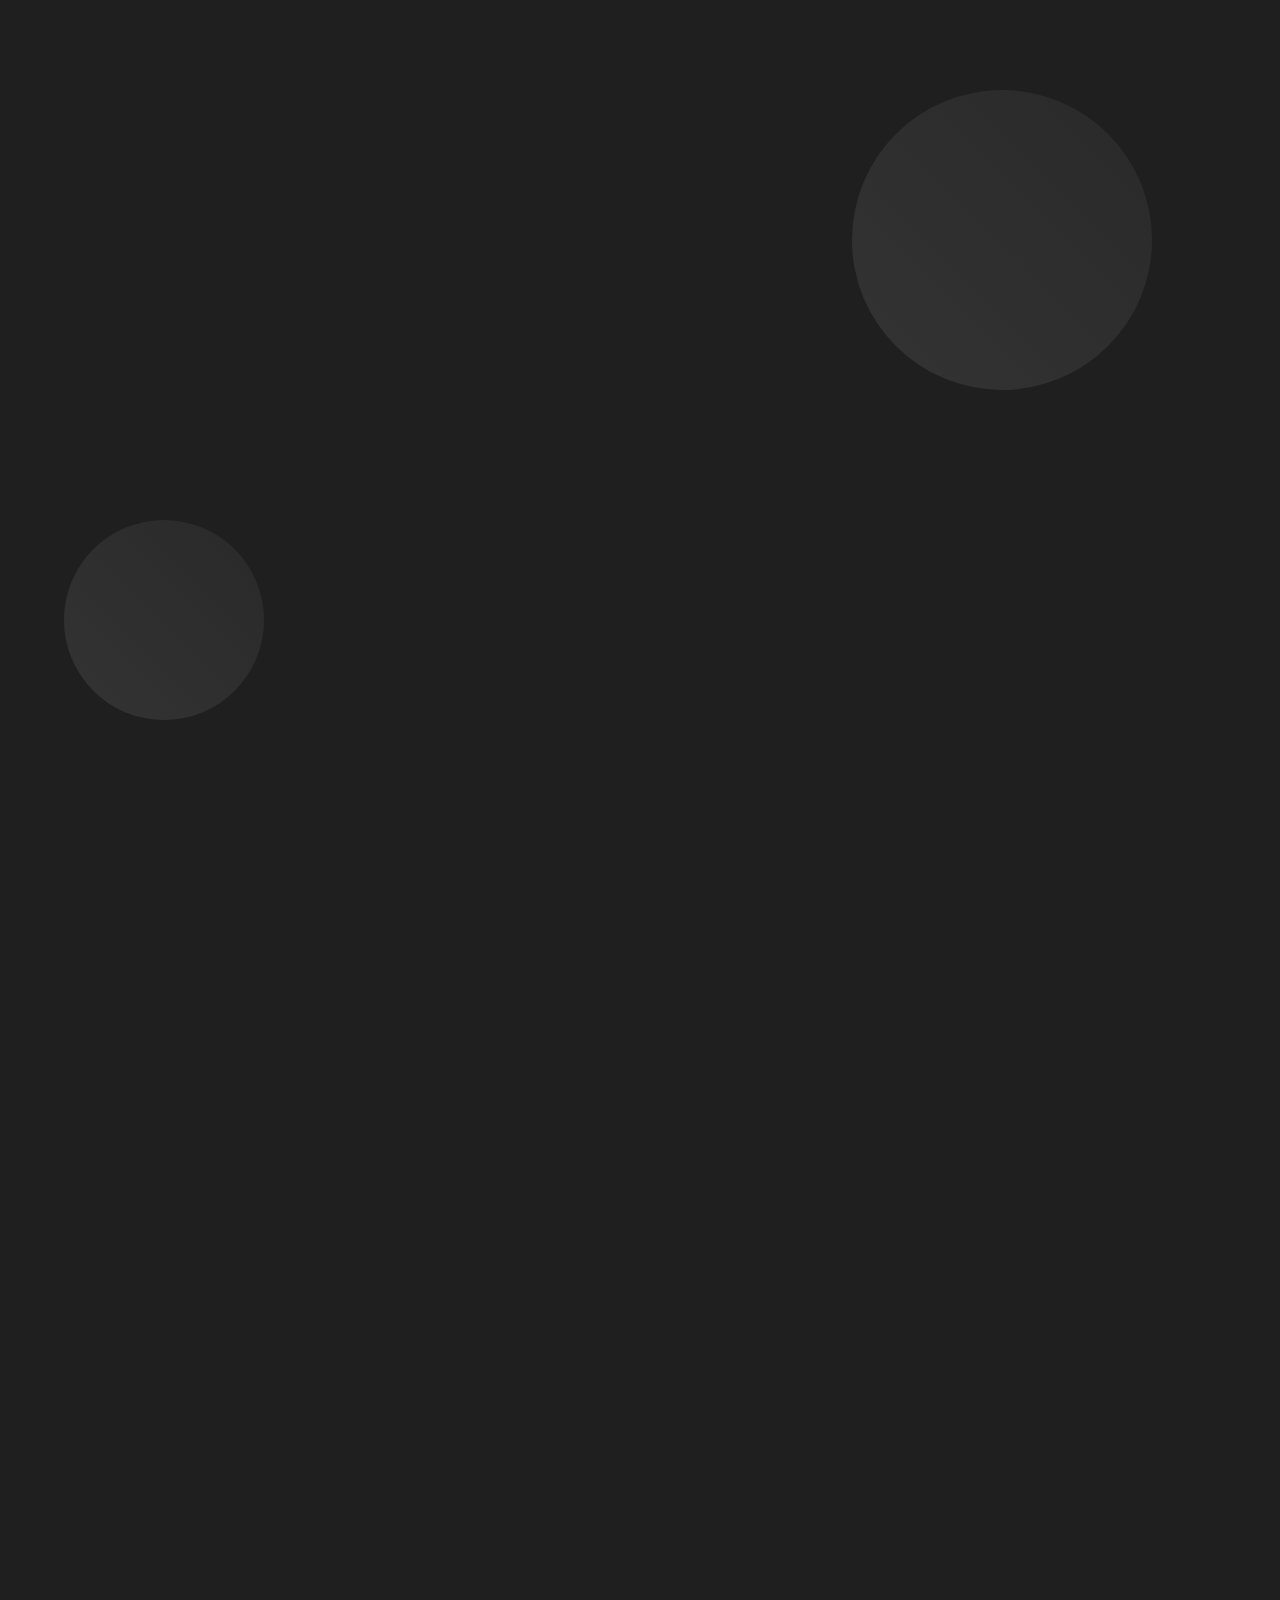
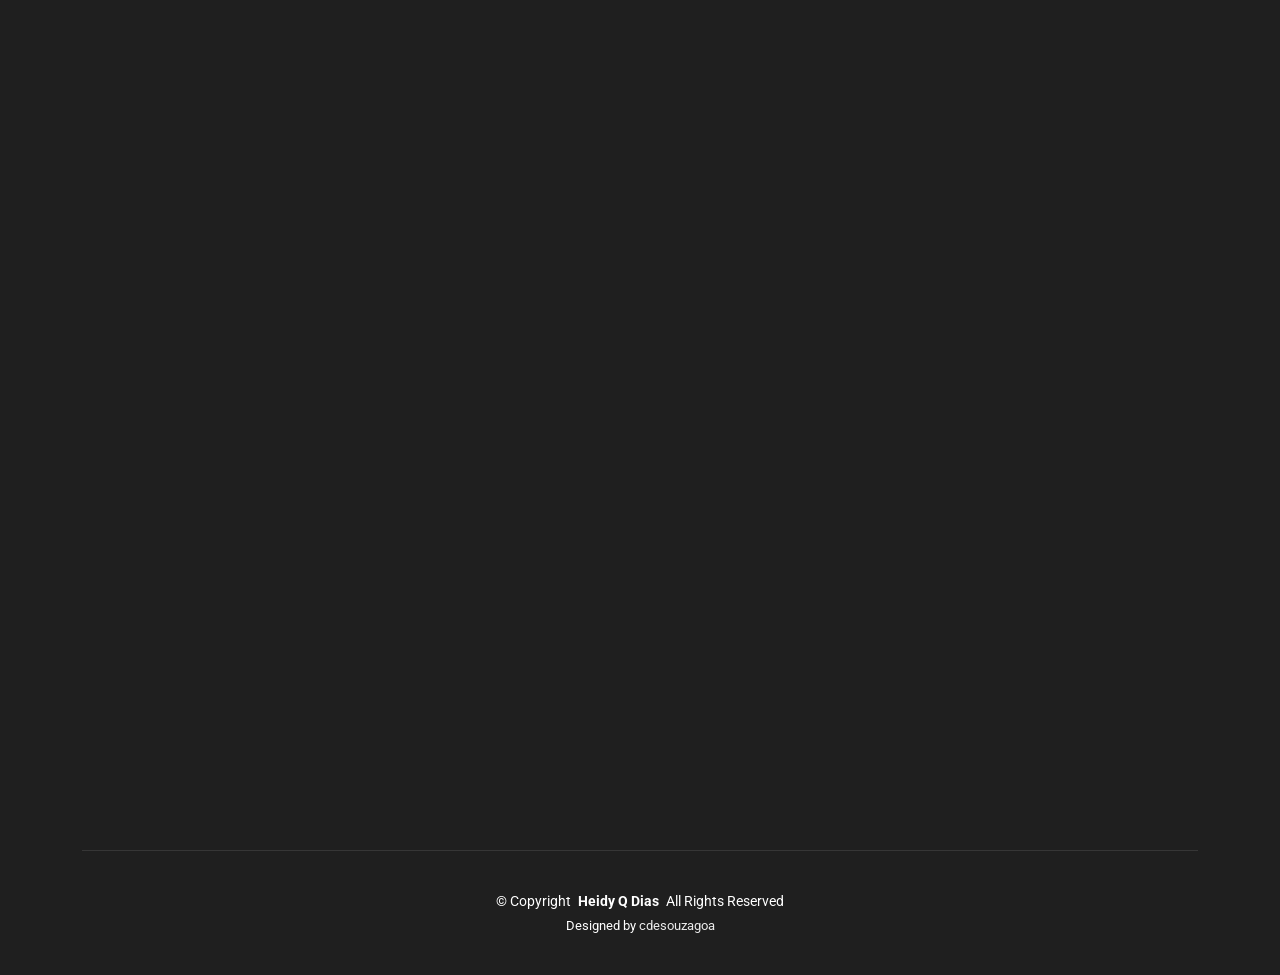
==== commit 13d3f692: "Add files via upload" ====
--- a/index.html
+++ b/index.html
@@ -30,35 +30,18 @@
 
 <body class="index-page">
 
-  <header id="header" class="header dark-background d-flex flex-column justify-content-center">
-    <i class="header-toggle d-xl-none bi bi-list"></i>
-
-    <div class="header-container d-flex flex-column align-items-start">
-      <nav id="navmenu" class="navmenu">
-  <ul>
-    <li><a href="#hero" class="active"><i class="bi bi-house navicon"></i>Home</a></li>
-    <li><a href="#about"><i class="bi bi-person navicon"></i>About</a></li>
-    <li><a href="#resume"><i class="bi bi-file-earmark-text navicon"></i>Resume</a></li>
-    <li><a href="#portfolio"><i class="bi bi-images navicon"></i>Portfolio</a></li>
-    <li><a href="#services"><i class="bi bi-hdd-stack navicon"></i>Expertise</a></li>
-    <li><a href="#contact"><i class="bi bi-envelope navicon"></i>Contact</a></li>
-  </ul>
-</nav>
-
-      <div class="social-links text-center">
-        <a href="https://www.linkedin.com/in/heidy-dias-marine/" target="_blank" title="LinkedIn"><i class="bi bi-linkedin"></i></a>
-        <a href="https://www.researchgate.net/profile/Heidy-Dias" target="_blank" title="ResearchGate"><i class="bi bi-journal-text"></i></a>
-      </div>
-    </div>
-  </header>
 
   <main class="main">
+  
 
     <!-- ======= Hero Section ======= -->
     <section id="hero" class="hero section">
-      <div class="background-elements">
+            <div class="background-elements">
         <div class="bg-circle circle-1"></div>
         <div class="bg-circle circle-2"></div>
+        <div class="bg-circle circle-3"></div>
+        <div class="bg-circle circle-4"></div>
+
       </div>
 
       <div class="hero-content">
@@ -574,12 +557,14 @@
         <h2>Contact</h2>
         <p>Get in touch about research collaborations or opportunities</p>
       </div>
+
       <div class="container">
-        <div class="row g-4 g-lg-5">
-          <div class="col-lg-5">
-            <div class="info-box">
+        <div class="row justify-content-center">
+          <div class="col-lg-8">
+            <div class="info-box" data-aos="fade-up" data-aos-delay="100">
               <h3>Contact Info</h3>
               <p>Based in Belfast, Northern Ireland. Open to scientific collaboration.</p>
+
               <div class="info-item">
                 <div class="icon-box"><i class="bi bi-geo-alt"></i></div>
                 <div class="content">
@@ -587,48 +572,31 @@
                   <p>Belfast, Northern Ireland<br>United Kingdom</p>
                 </div>
               </div>
+
               <div class="info-item">
                 <div class="icon-box"><i class="bi bi-linkedin"></i></div>
                 <div class="content">
                   <h4>LinkedIn</h4>
-                  <p><a href="https://www.linkedin.com/in/heidy-dias-marine/" target="_blank" style="color:inherit;">heidy-dias-marine</a></p>
-                </div>
-              </div>
+                  <p>
+                    <a href="https://www.linkedin.com/in/heidy-dias-marine/" target="_blank" style="color:inherit;">
+                      heidy-dias-marine
+                    </a>
+                  </p>
+                </div>
+              </div>
+
               <div class="info-item">
                 <div class="icon-box"><i class="bi bi-journal-text"></i></div>
                 <div class="content">
                   <h4>ResearchGate</h4>
-                  <p><a href="https://www.researchgate.net/profile/Heidy-Dias" target="_blank" style="color:inherit;">Heidy Q Dias</a></p>
-                </div>
-              </div>
-            </div>
-          </div>
-          <div class="col-lg-7">
-            <div class="contact-form">
-              <h3>Send a Message</h3>
-              <p>You can also reach me via LinkedIn or ResearchGate.</p>
-              <form action="forms/contact.php" method="post" class="php-email-form">
-                <div class="row gy-4">
-                  <div class="col-md-6">
-                    <input type="text" name="name" class="form-control" placeholder="Your Name" required>
-                  </div>
-                  <div class="col-md-6">
-                    <input type="email" class="form-control" name="email" placeholder="Your Email" required>
-                  </div>
-                  <div class="col-12">
-                    <input type="text" class="form-control" name="subject" placeholder="Subject" required>
-                  </div>
-                  <div class="col-12">
-                    <textarea class="form-control" name="message" rows="6" placeholder="Message" required></textarea>
-                  </div>
-                  <div class="col-12 text-center">
-                    <div class="loading">Loading</div>
-                    <div class="error-message"></div>
-                    <div class="sent-message">Your message has been sent. Thank you!</div>
-                    <button type="submit" class="btn">Send Message</button>
-                  </div>
-                </div>
-              </form>
+                  <p>
+                    <a href="https://www.researchgate.net/profile/Heidy-Dias" target="_blank" style="color:inherit;">
+                      Heidy Q Dias
+                    </a>
+                  </p>
+                </div>
+              </div>
+
             </div>
           </div>
         </div>
@@ -649,7 +617,7 @@
   </footer>
 
   <a href="#" id="scroll-top" class="scroll-top d-flex align-items-center justify-content-center"><i class="bi bi-arrow-up-short"></i></a>
-  <div id="preloader"></div>
+
 
   <!-- Vendor JS Files -->
   <script src="assets/vendor/bootstrap/js/bootstrap.bundle.min.js"></script>
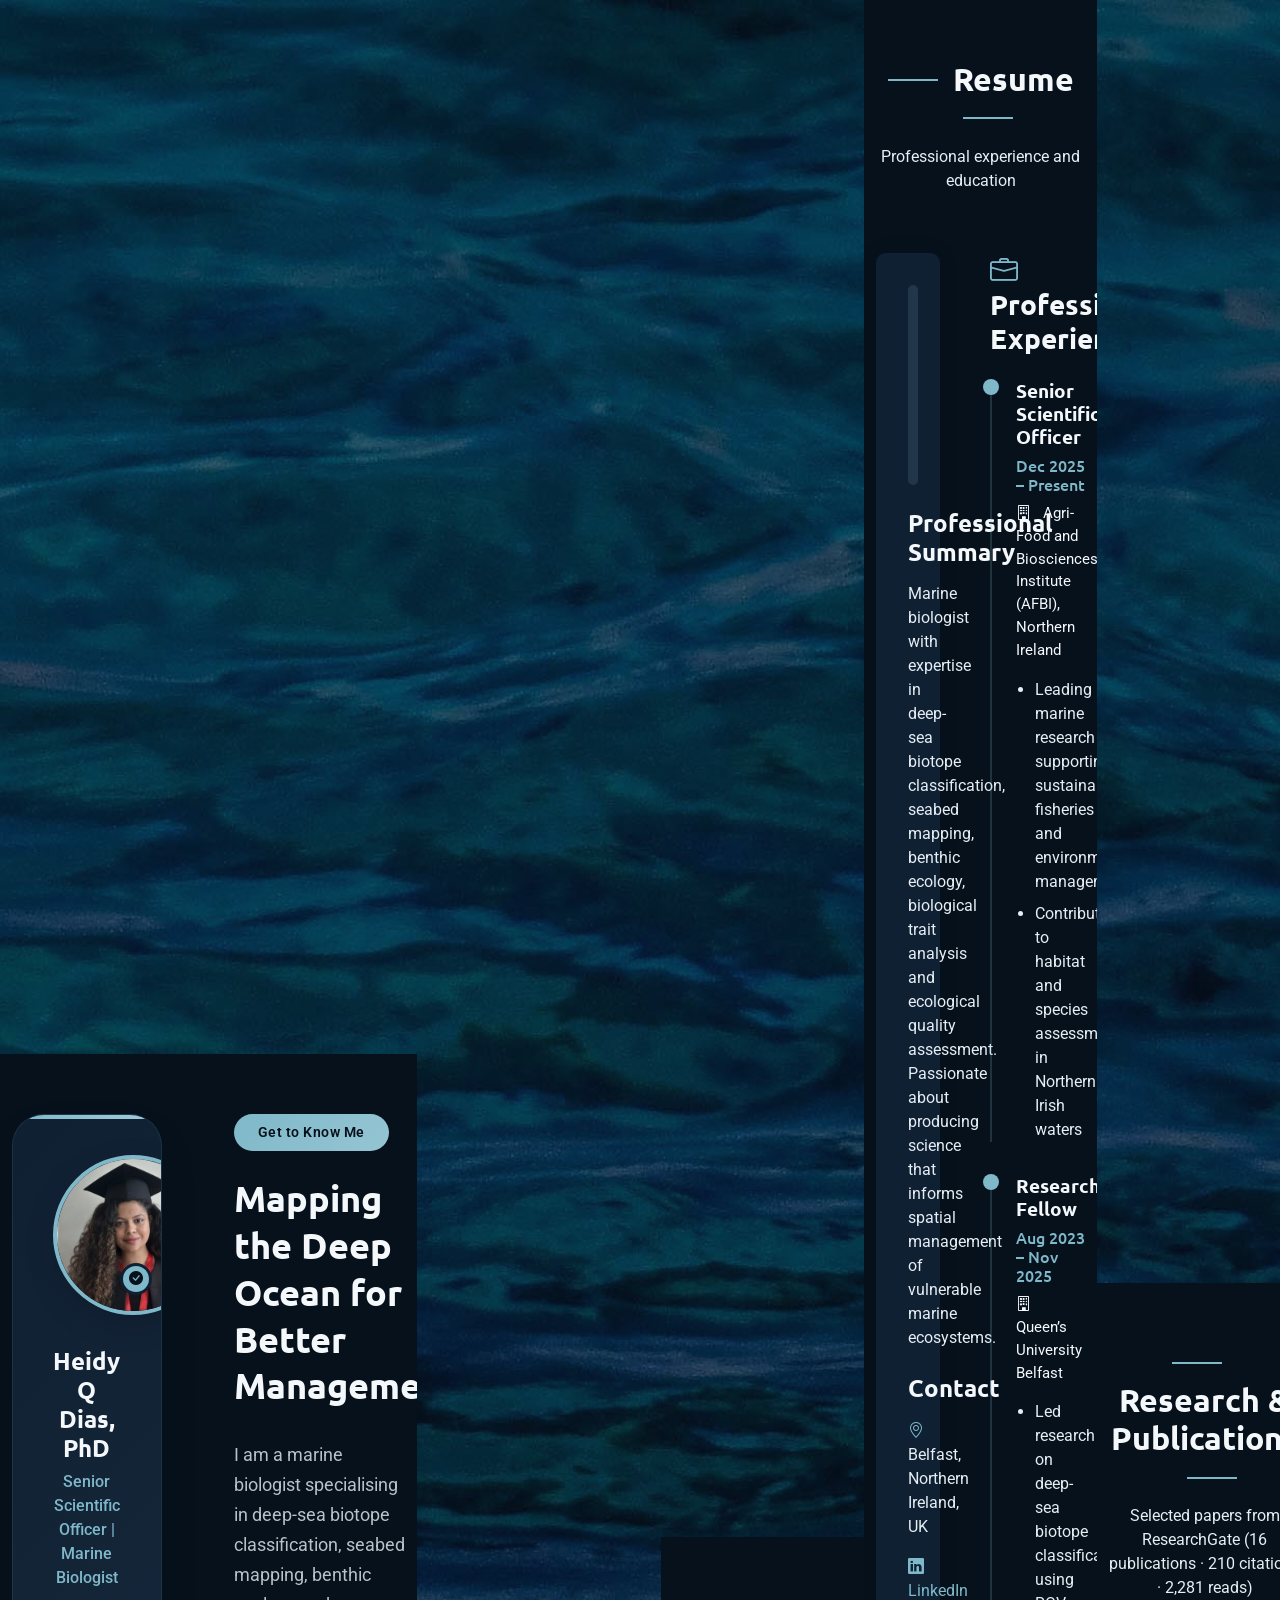
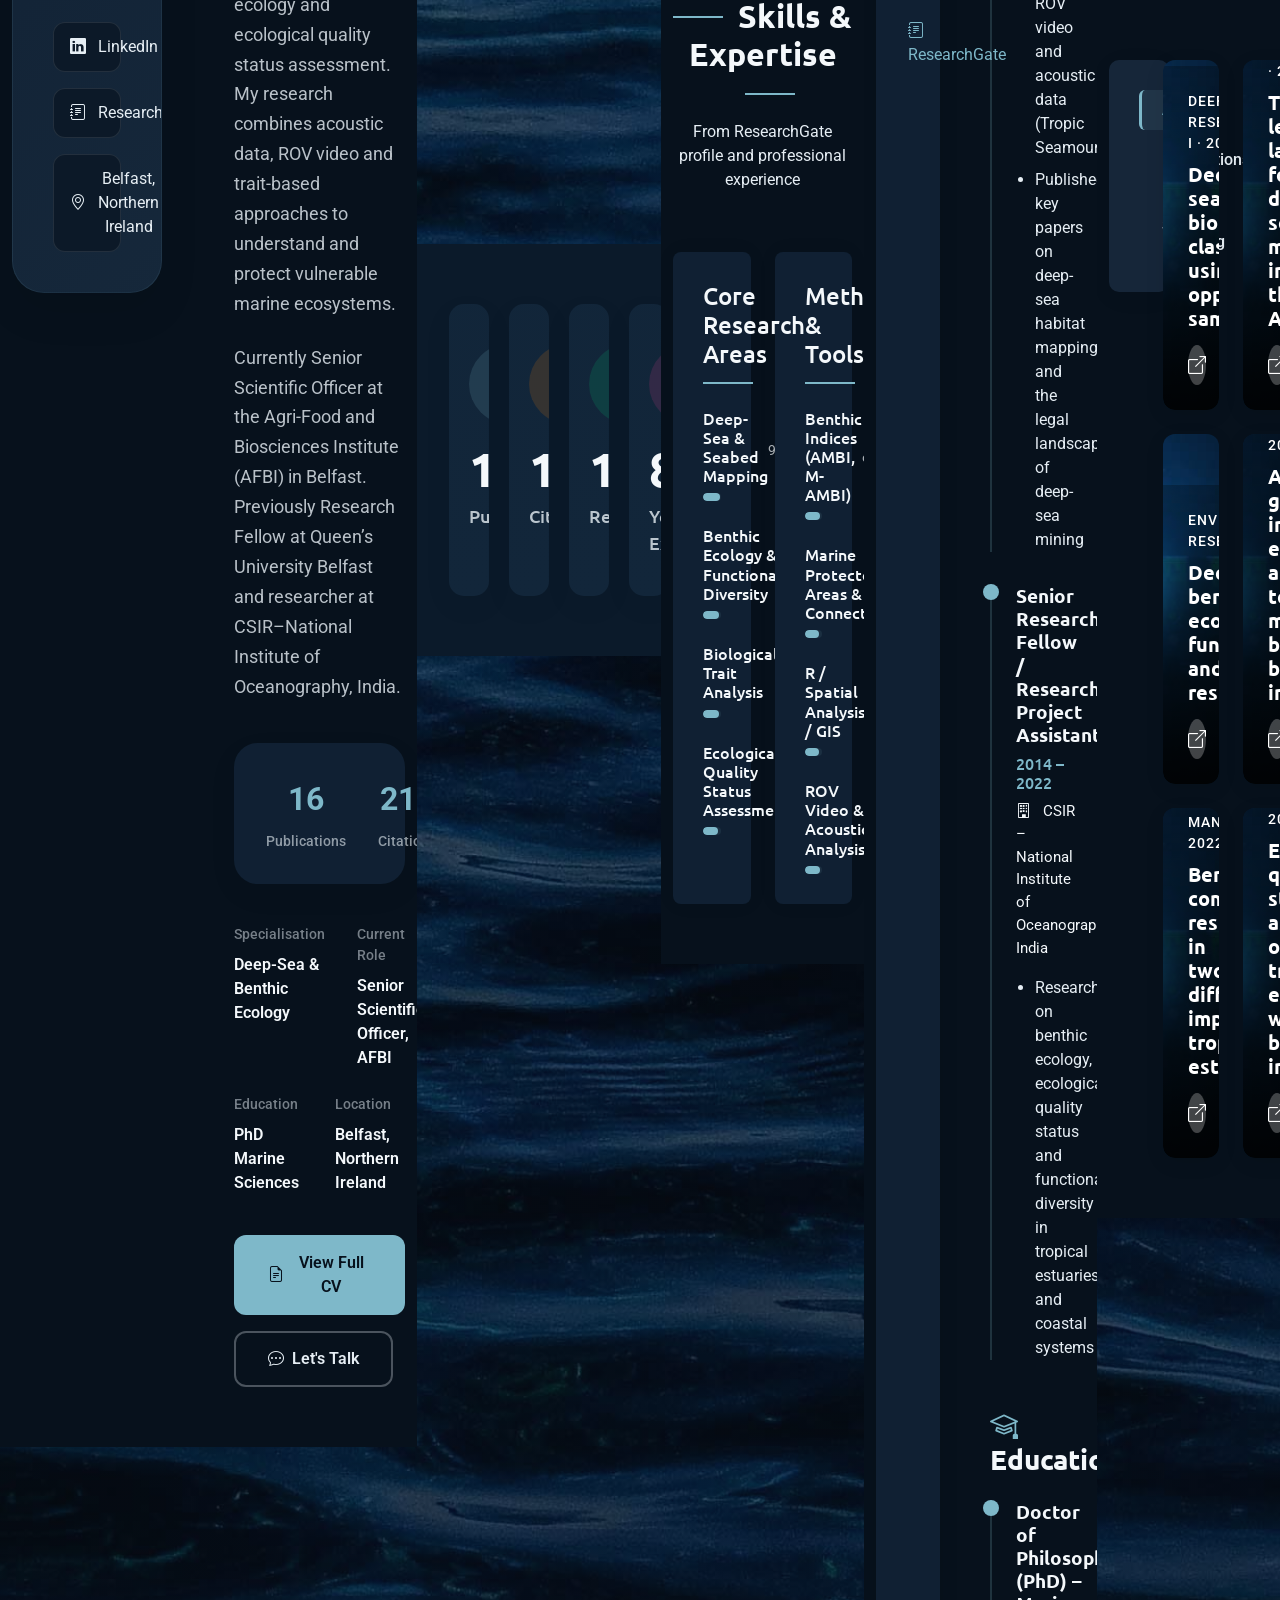
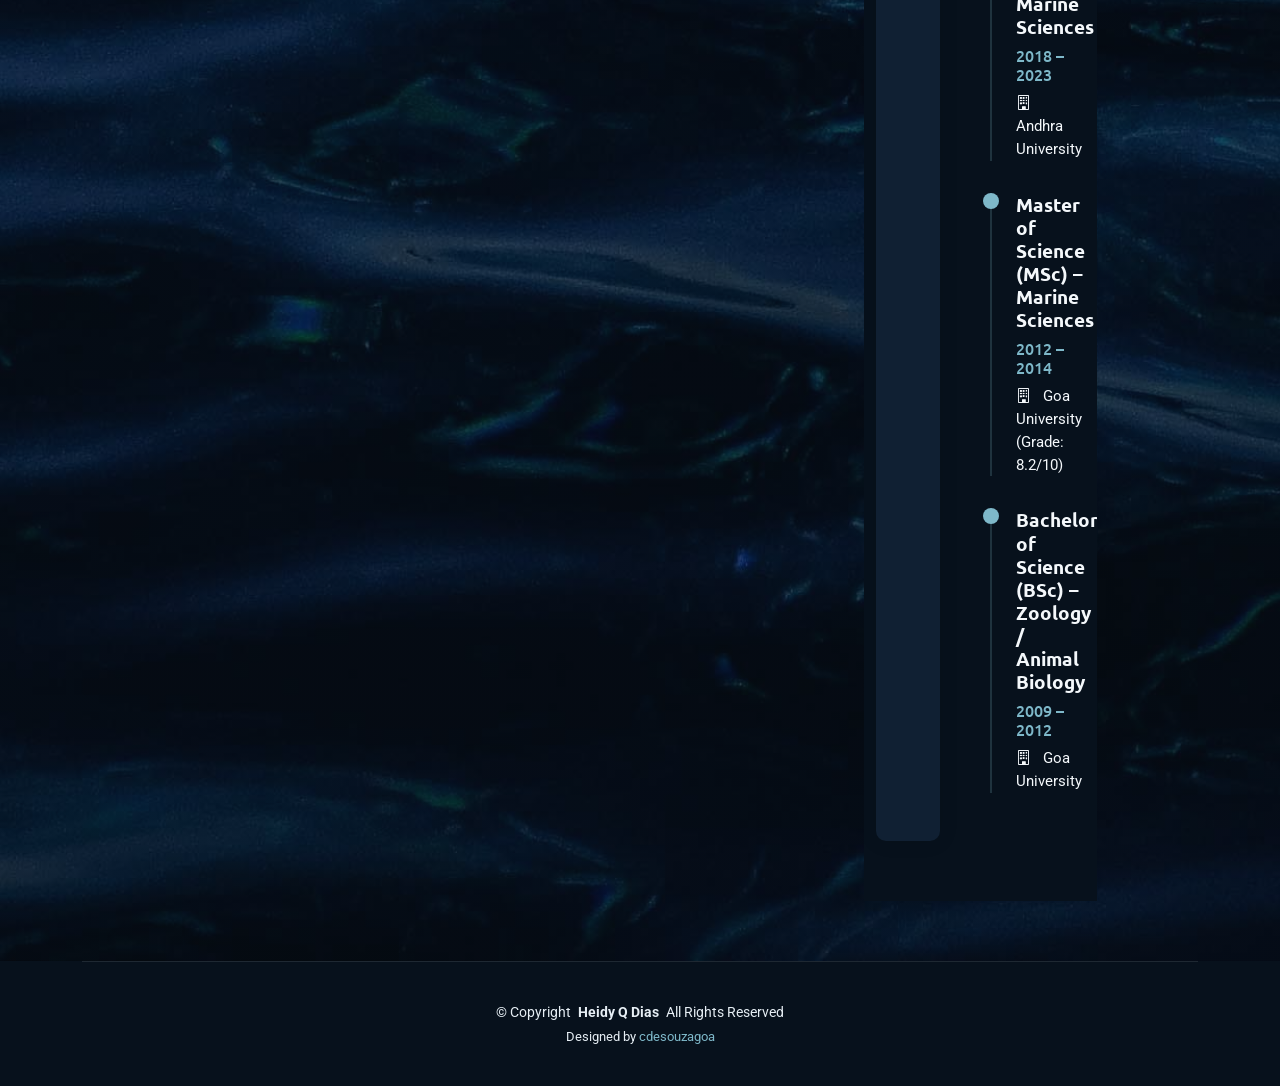
==== commit 7bf8751a: "Implement video background in hero section Added a video background to the hero section." ====
--- a/index.html
+++ b/index.html
@@ -36,7 +36,16 @@
 
     <!-- ======= Hero Section ======= -->
     <section id="hero" class="hero section">
-            <div class="background-elements">
+
+      
+      <section id="hero" class="hero section">
+		  <video class="hero-video" autoplay muted loop playsinline poster="assets/img/ocean-bg.jpg">
+      <source src="assets/video/ocean-hero.mp4" type="video/mp4">
+      </video>
+      <div class="hero-video-overlay"></div>
+
+      
+        <div class="background-elements">
         <div class="bg-circle circle-1"></div>
         <div class="bg-circle circle-2"></div>
         <div class="bg-circle circle-3"></div>
@@ -633,4 +642,4 @@
   <script src="assets/js/main.js"></script>
 
 </body>
-</html>+</html>
--- a/assets/css/main.css
+++ b/assets/css/main.css
@@ -2539,4 +2539,421 @@
 --------------------------------------------------------------*/
 .starter-section {
   /* Add your styles here */
-}+}
+
+/* Remove left sidebar and use a top bar */
+@media (min-width: 1200px) {
+  .header {
+    position: fixed;
+    top: 0;
+    left: 0;
+    right: 0;
+    width: 100% !important;
+    height: 72px !important;
+    flex-direction: row !important;
+    padding: 0 30px !important;
+    border-right: 0 !important;
+  }
+
+  .header .header-container {
+    flex-direction: row !important;
+    align-items: center !important;
+    justify-content: space-between;
+    width: 100%;
+  }
+
+  .header .navmenu ul {
+    flex-direction: row !important;
+    gap: 22px;
+  }
+
+  .header .navmenu ul li {
+    padding: 0;
+  }
+
+  .header~main,
+  .header~#footer {
+    margin-left: 0 !important;
+  }
+
+  .hero {
+    padding-top: 90px;
+  }
+}
+
+.header .logo {
+  color: #fff;
+  font-weight: 700;
+  font-size: 20px;
+  text-decoration: none;
+}
+
+/* Hide old sidebar socials if still present */
+.header .social-links {
+  display: none;
+}
+
+/* Remove leftover menu / top bar */
+.header,
+.header-toggle,
+.page-title {
+  display: none !important;
+}
+
+.header~main,
+.header~#footer,
+main,
+#footer {
+  margin-left: 0 !important;
+}
+
+.hero {
+  padding-top: 0 !important;
+}
+
+#preloader {
+  display: none !important;
+}
+
+#preloader {
+  display: none !important;
+}
+
+/* Show content even if animations fail */
+[data-aos] {
+  opacity: 1 !important;
+  transform: none !important;
+}
+
+.header~main,
+.header~#footer,
+main,
+#footer {
+  margin-left: 0 !important;
+}
+
+
+
+/*--------------------------------------------------------------
+# Dark ocean theme + hero photo
+--------------------------------------------------------------*/
+:root {
+  --background-color: #07111c;
+  --default-color: #e6eef4;
+  --heading-color: #f4f8fb;
+  --accent-color: #7eb8c9;
+  --surface-color: #102033;
+  --contrast-color: #07111c;
+
+  --nav-color: #d7e6ee;
+  --nav-hover-color: #ffffff;
+  --nav-mobile-background-color: #0b1a2a;
+  --nav-dropdown-background-color: #0b1a2a;
+  --nav-dropdown-color: #e6eef4;
+  --nav-dropdown-hover-color: #7eb8c9;
+}
+
+.light-background {
+  --background-color: #0b1a2a;
+  --surface-color: #12263a;
+}
+
+body {
+  background-color: #07111c;
+  color: #e6eef4;
+}
+
+.hero {
+  position: relative;
+  min-height: 100vh;
+  background-color: #07111c;
+  background-image:
+    linear-gradient(rgba(7, 17, 28, 0.40), rgba(7, 17, 28, 0.62)),
+    url("../img/ocean-bg.jpg");
+  background-size: cover;
+  background-position: center center;
+  background-repeat: no-repeat;
+}
+
+.hero .background-elements {
+  display: none;
+}
+
+.hero .hero-text h1,
+.hero .hero-text h2,
+.hero .hero-text .lead,
+.hero .hero-text .description {
+  color: #f4f8fb;
+  text-shadow: 0 8px 24px rgba(0, 0, 0, 0.45);
+}
+
+.hero .accent-text {
+  color: #7eb8c9;
+}
+
+.section,
+.about,
+.stats,
+.skills,
+.resume,
+.portfolio,
+.services,
+.contact,
+.footer {
+  background-color: #07111c;
+}
+
+.stats.light-background {
+  background-color: #0b1a2a !important;
+}
+
+#preloader {
+  display: none !important;
+}
+
+
+
+.hero .background-elements {
+  display: block !important;
+  position: absolute;
+  inset: 0;
+  overflow: hidden;
+  z-index: 1;
+  pointer-events: none;
+}
+
+.hero .hero-content {
+  position: relative;
+  z-index: 2;
+}
+
+.hero .background-elements .bg-circle {
+  position: absolute;
+  border-radius: 50%;
+  background: radial-gradient(circle at 30% 30%, rgba(126, 184, 201, 0.22), rgba(126, 184, 201, 0.04) 70%);
+  border: 1px solid rgba(126, 184, 201, 0.14);
+  animation: heroFloat 10s ease-in-out infinite;
+}
+
+.hero .background-elements .circle-1 { width: 340px; height: 340px; top: 8%; right: 8%; }
+.hero .background-elements .circle-2 { width: 220px; height: 220px; bottom: 16%; left: 6%; animation-delay: -4s; }
+.hero .background-elements .circle-3 { width: 140px; height: 140px; top: 28%; left: 18%; animation-delay: -2s; }
+.hero .background-elements .circle-4 { width: 90px; height: 90px; bottom: 28%; right: 22%; animation-delay: -6s; }
+
+@keyframes heroFloat {
+  0%, 100% { transform: translateY(0); }
+  50% { transform: translateY(-22px); }
+}
+
+.hero .bubble {
+  position: absolute;
+  bottom: -40px;
+  border-radius: 50%;
+  background: radial-gradient(circle at 30% 30%, rgba(255,255,255,0.35), rgba(126,184,201,0.08) 60%, transparent 70%);
+  border: 1px solid rgba(255,255,255,0.18);
+  animation: rise 16s linear infinite;
+}
+
+.hero .bubble.b1 { width: 10px; height: 10px; left: 12%; animation-duration: 14s; }
+.hero .bubble.b2 { width: 16px; height: 16px; left: 28%; animation-duration: 20s; animation-delay: -4s; }
+.hero .bubble.b3 { width: 8px;  height: 8px;  left: 46%; animation-duration: 12s; animation-delay: -7s; }
+.hero .bubble.b4 { width: 20px; height: 20px; left: 62%; animation-duration: 24s; animation-delay: -2s; }
+.hero .bubble.b5 { width: 12px; height: 12px; left: 78%; animation-duration: 18s; animation-delay: -10s; }
+.hero .bubble.b6 { width: 7px;  height: 7px;  left: 90%; animation-duration: 13s; animation-delay: -6s; }
+
+@keyframes rise {
+  0%   { transform: translateY(0); opacity: 0; }
+  12%  { opacity: 0.8; }
+  100% { transform: translateY(-110vh); opacity: 0; }
+}
+
+.hero .fish {
+  display: none !important;
+}
+
+
+
+/*--------------------------------------------------------------
+# Mobile layout — centred, balanced tiles
+--------------------------------------------------------------*/
+@media (max-width: 991px) {
+
+  .hero {
+    min-height: auto;
+    padding: 60px 16px 50px !important;
+    text-align: center;
+  }
+
+  .hero .hero-content,
+  .hero .container,
+  .hero .row,
+  .hero .col-lg-6 {
+    width: 100%;
+    max-width: 100%;
+    margin-left: 0;
+    margin-right: 0;
+    text-align: center;
+  }
+
+  .hero .hero-text {
+    text-align: center;
+    margin: 0 auto 30px;
+  }
+
+  .hero .hero-text h1 {
+    font-size: 40px;
+    line-height: 1.15;
+  }
+
+  .hero .hero-text h2 {
+    font-size: 20px;
+  }
+
+  .hero .hero-text .lead {
+    font-size: 17px;
+  }
+
+  .hero .hero-text .description {
+    max-width: 100%;
+    margin-left: auto;
+    margin-right: auto;
+    font-size: 16px;
+  }
+
+  .hero .hero-actions {
+    justify-content: center;
+    margin-bottom: 24px;
+  }
+
+  .hero .social-links {
+    justify-content: center;
+  }
+
+  .hero .hero-visual {
+    margin: 0 auto;
+  }
+
+  .hero .hero-visual .profile-container {
+    width: 260px;
+    height: 260px;
+    margin: 0 auto;
+  }
+
+  .about .row,
+  .resume .row,
+  .skills .row,
+  .contact .row {
+    text-align: center;
+  }
+
+  .about .profile-card {
+    max-width: 360px;
+    margin: 0 auto 30px;
+  }
+
+  .about .about-content,
+  .about .description,
+  .about .section-header {
+    text-align: center;
+  }
+
+  .about .stats-grid,
+  .about .details-grid,
+  .about .cta-section {
+    justify-content: center;
+  }
+
+  .about .cta-section {
+    display: flex;
+    flex-wrap: wrap;
+    gap: 10px;
+  }
+
+  .resume .col-lg-4,
+  .resume .col-lg-8 {
+    padding-left: 15px !important;
+    padding-right: 15px !important;
+  }
+
+  .resume .resume-side {
+    text-align: center;
+    max-width: 420px;
+    margin: 0 auto;
+  }
+
+  .resume .profile-img img {
+    max-width: 220px;
+    margin: 0 auto;
+    display: block;
+  }
+
+  .resume .resume-item,
+  .resume .resume-section {
+    text-align: left;
+  }
+
+  .skills .skills-category {
+    margin-bottom: 30px;
+  }
+
+  .portfolio .filter-sidebar {
+    margin-bottom: 20px;
+  }
+
+  .portfolio .portfolio-filters {
+    flex-direction: row !important;
+    flex-wrap: wrap;
+    justify-content: center;
+    gap: 8px;
+  }
+
+  .portfolio .portfolio-filters li {
+    border-left: 0 !important;
+    border-radius: 999px !important;
+    padding: 8px 14px !important;
+  }
+
+  .portfolio .col-lg-9,
+  .portfolio .portfolio-container,
+  .portfolio .portfolio-item {
+    width: 100%;
+    max-width: 100%;
+  }
+
+  .portfolio .portfolio-wrap img {
+    height: 240px;
+    object-fit: cover;
+  }
+
+  .services .service-card {
+    margin: 0 0 18px;
+    height: auto;
+    text-align: center;
+  }
+
+  .contact .info-box {
+    text-align: left;
+  }
+}
+
+@media (max-width: 575px) {
+  .hero .hero-text h1 {
+    font-size: 34px;
+  }
+
+  .hero .hero-visual .profile-container {
+    width: 240px;
+    height: 240px;
+    margin: 0 auto;
+  }
+
+  .about .stats-grid {
+    display: grid;
+    grid-template-columns: 1fr 1fr;
+    gap: 12px;
+  }
+
+  .portfolio .portfolio-wrap img {
+    height: 200px;
+  }
+}
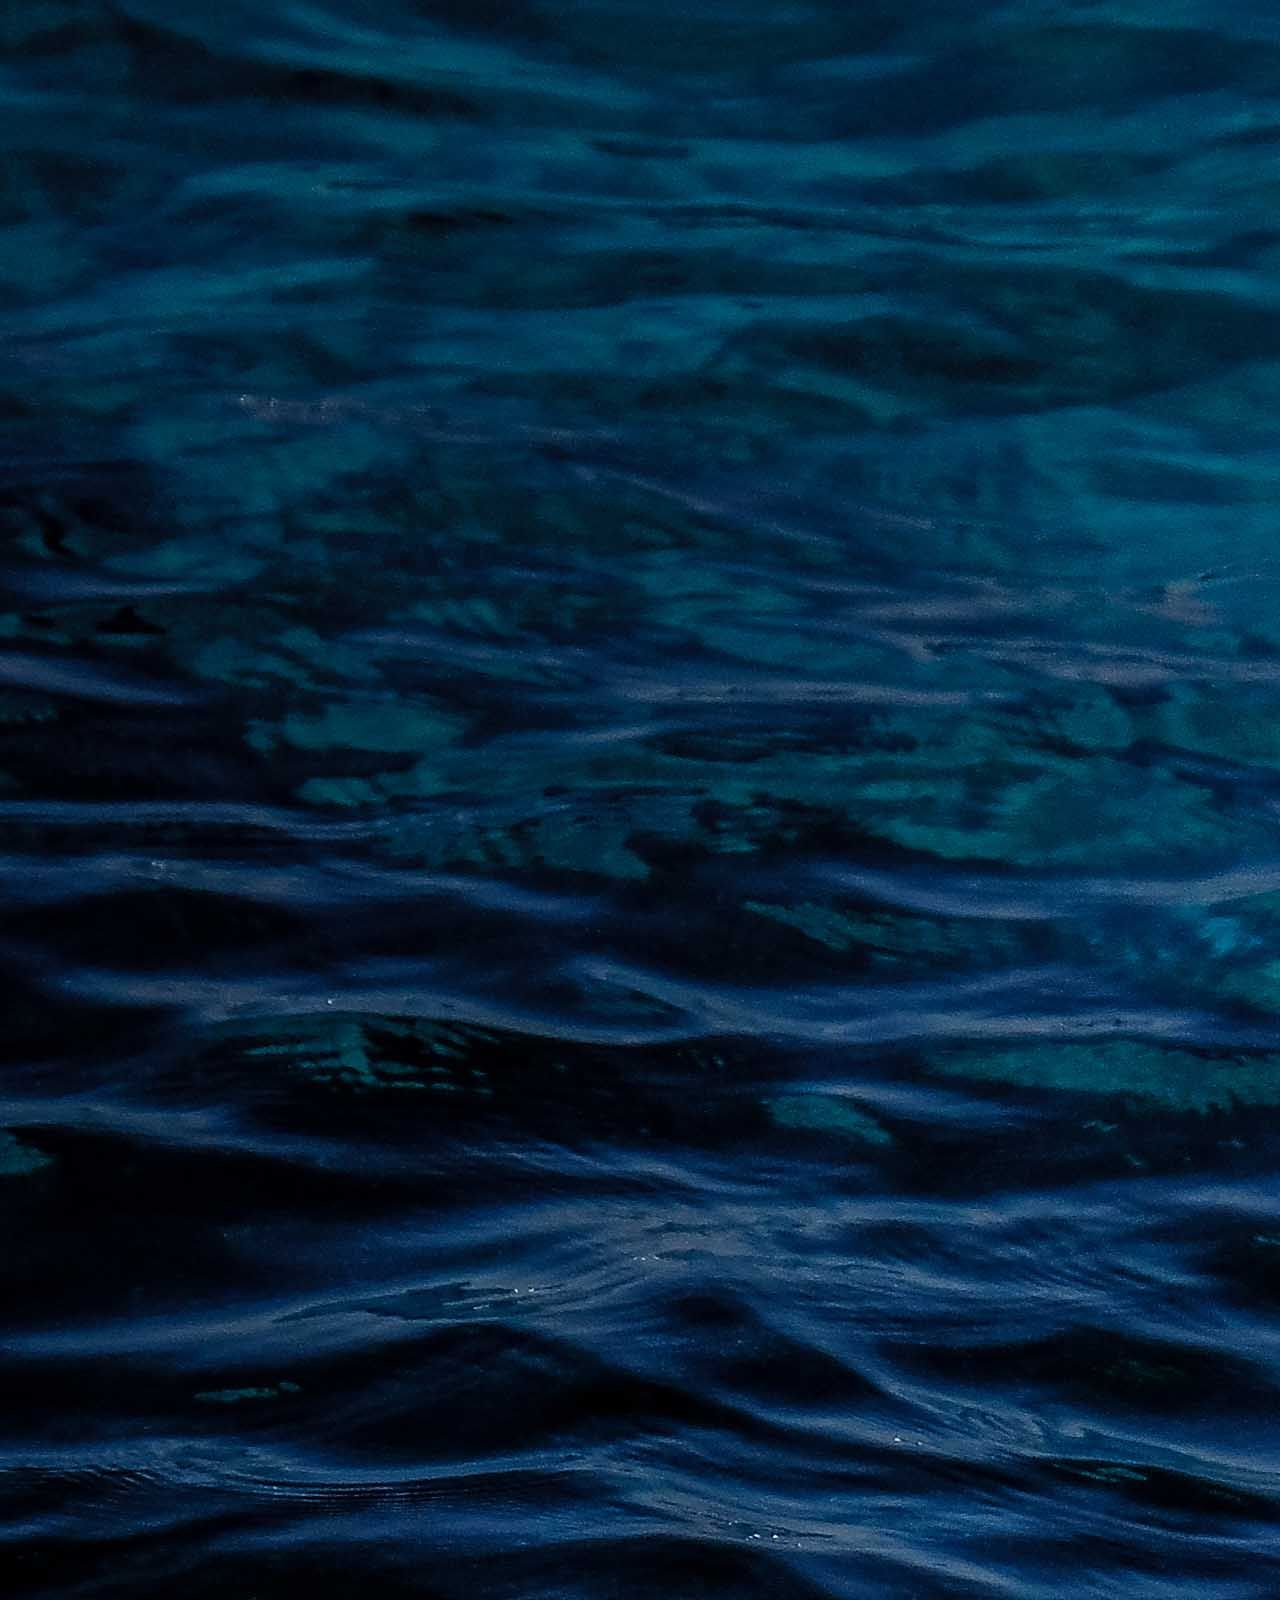
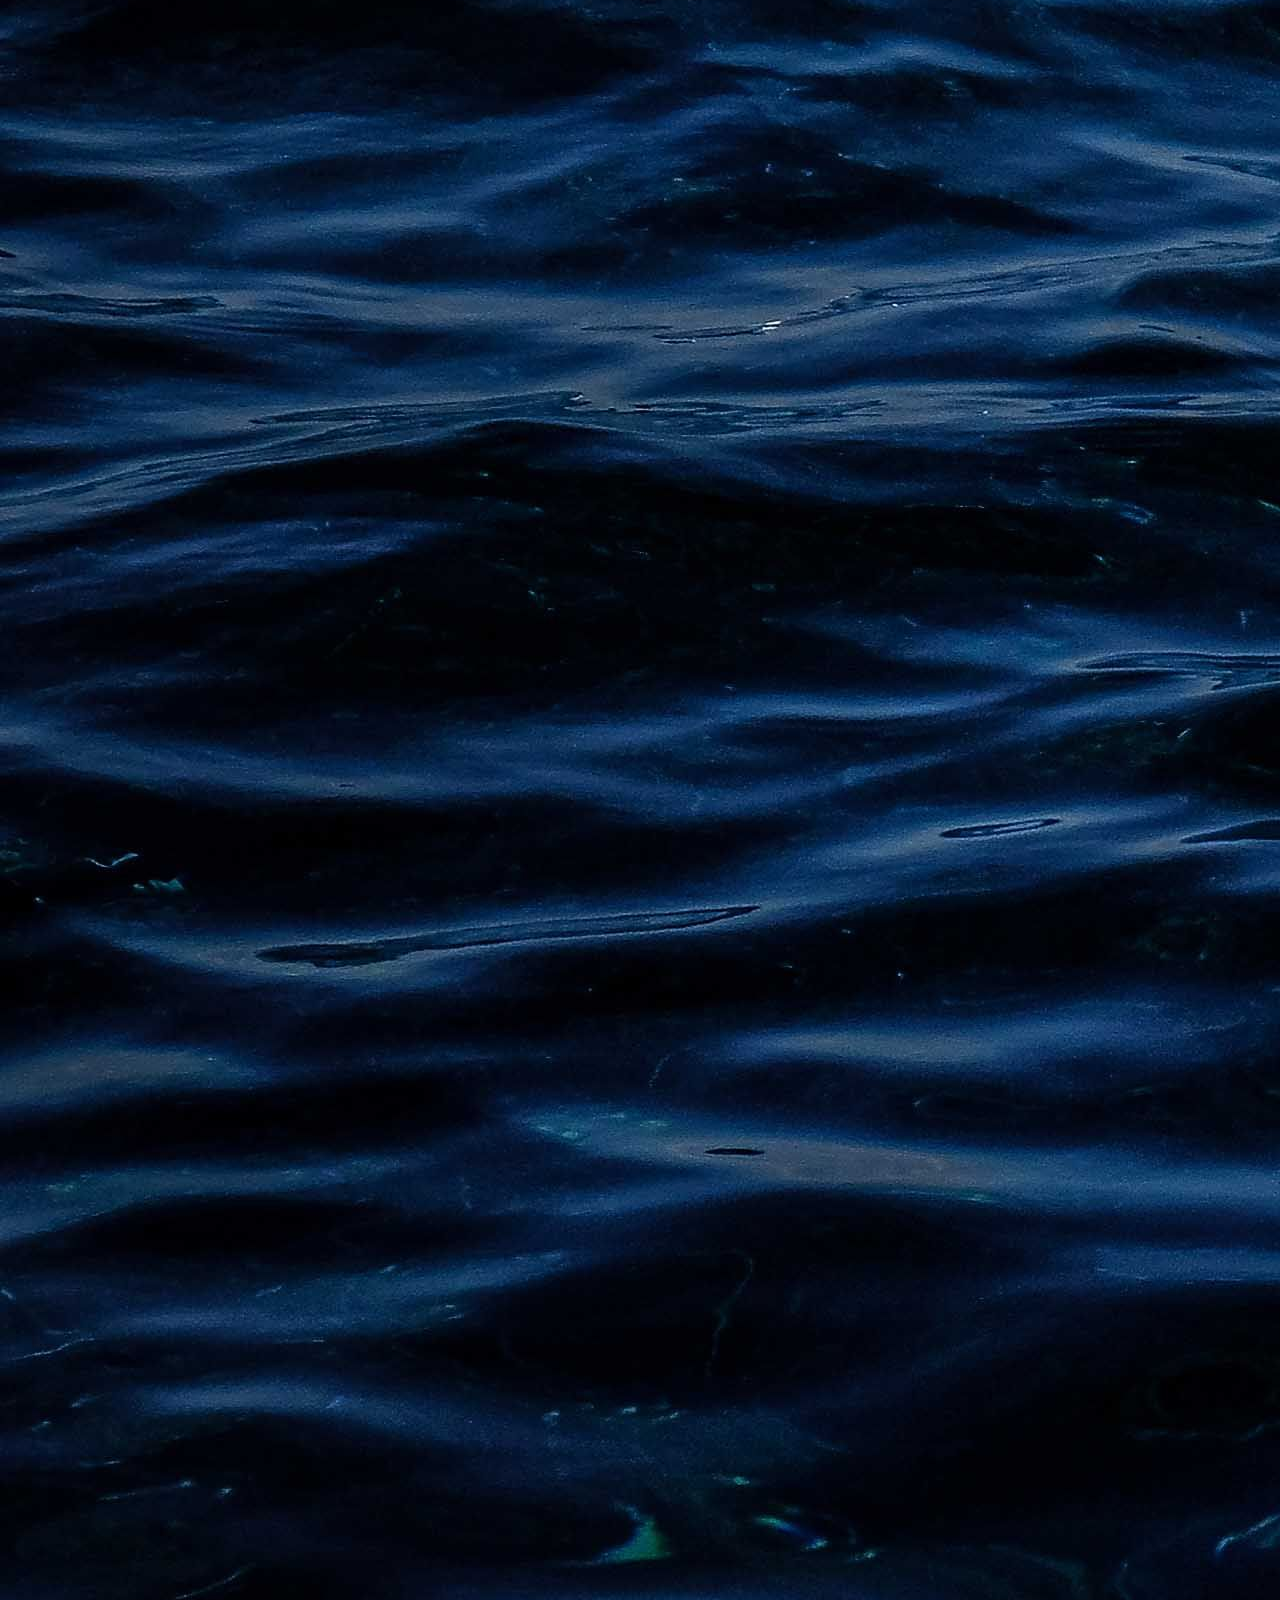
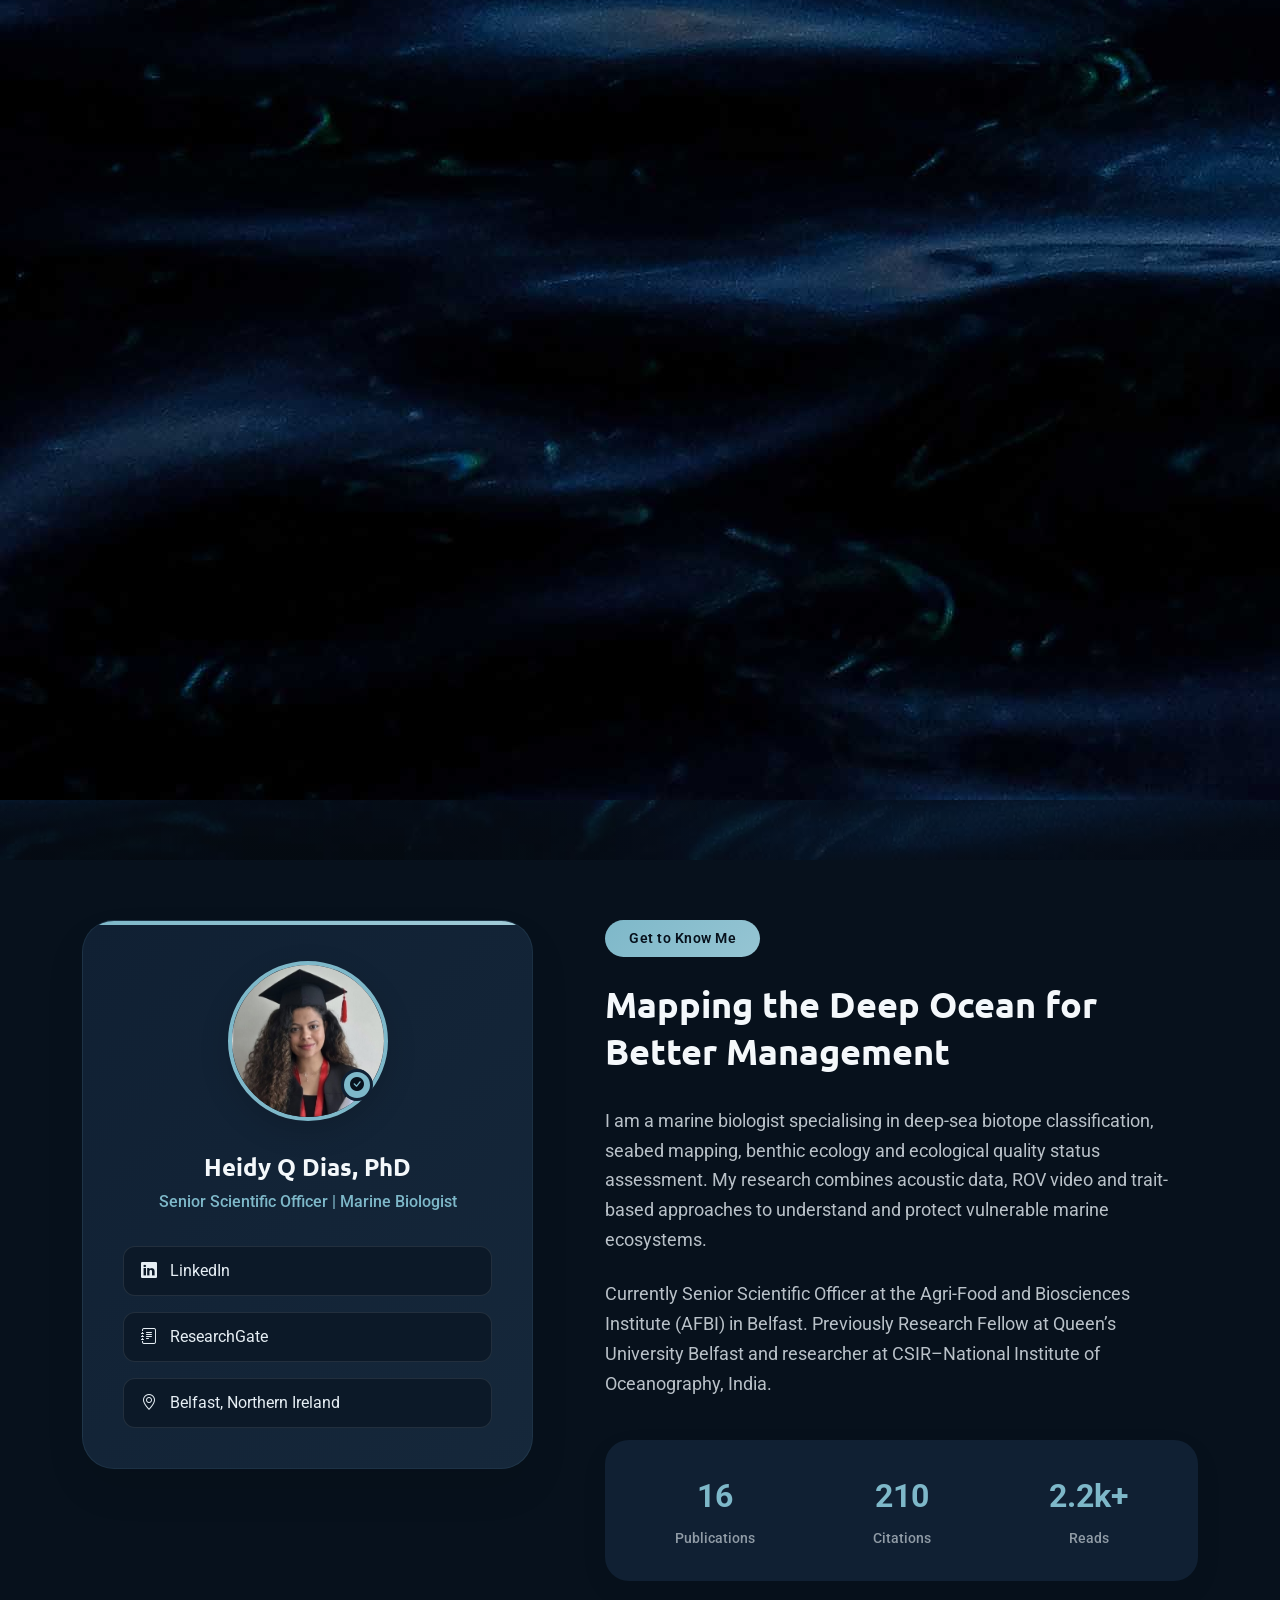
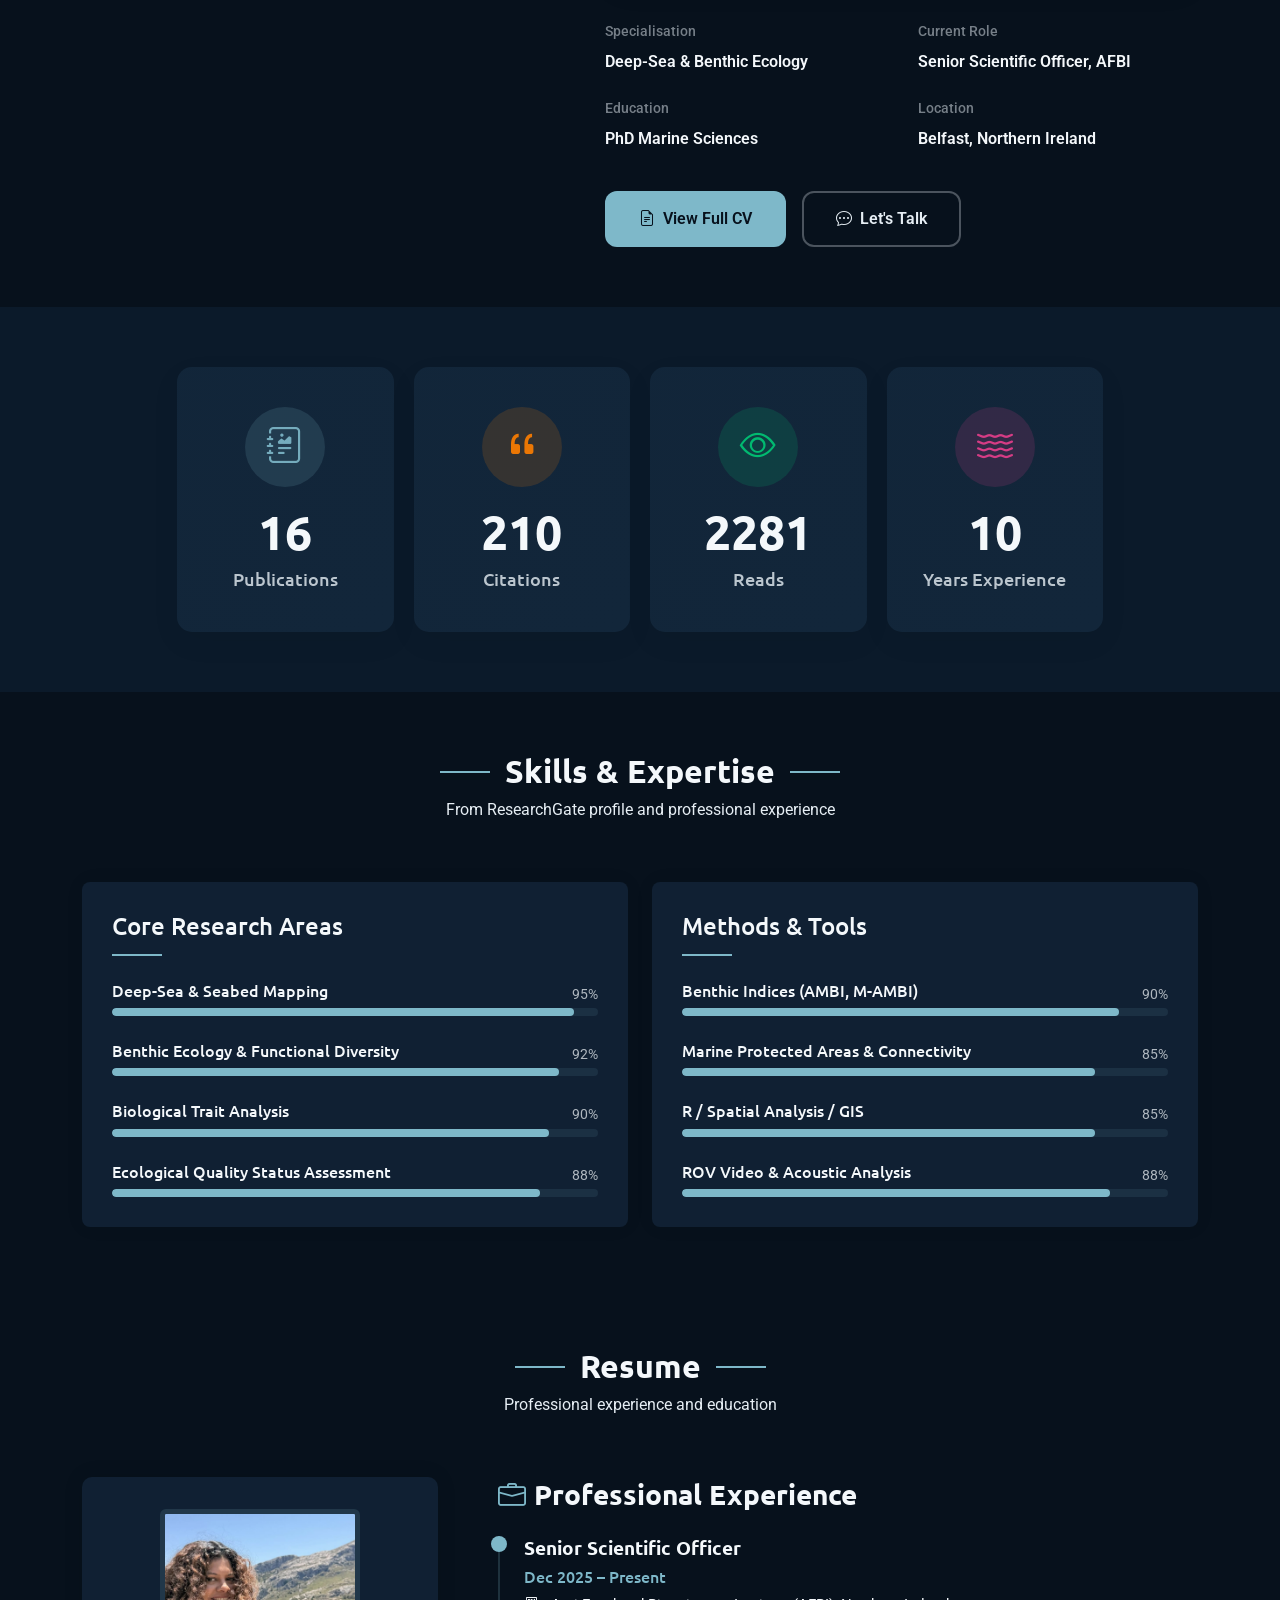
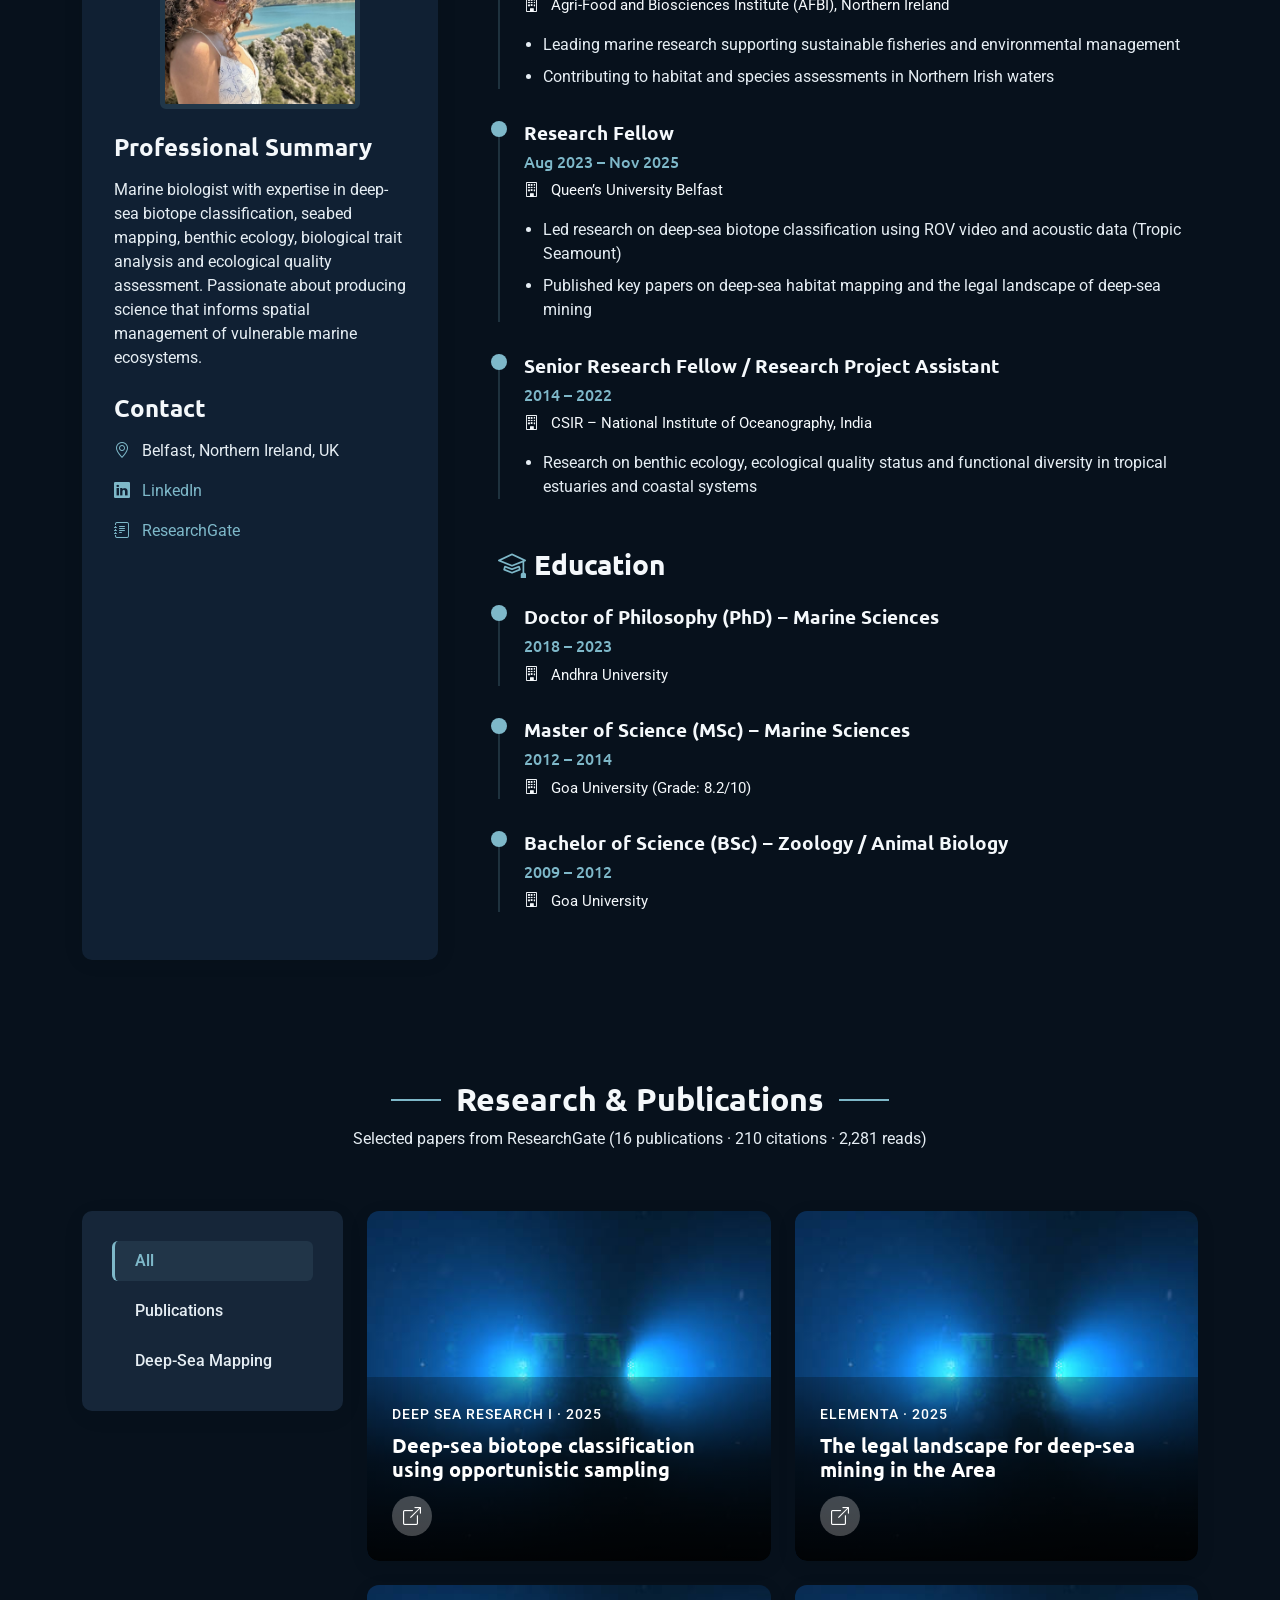
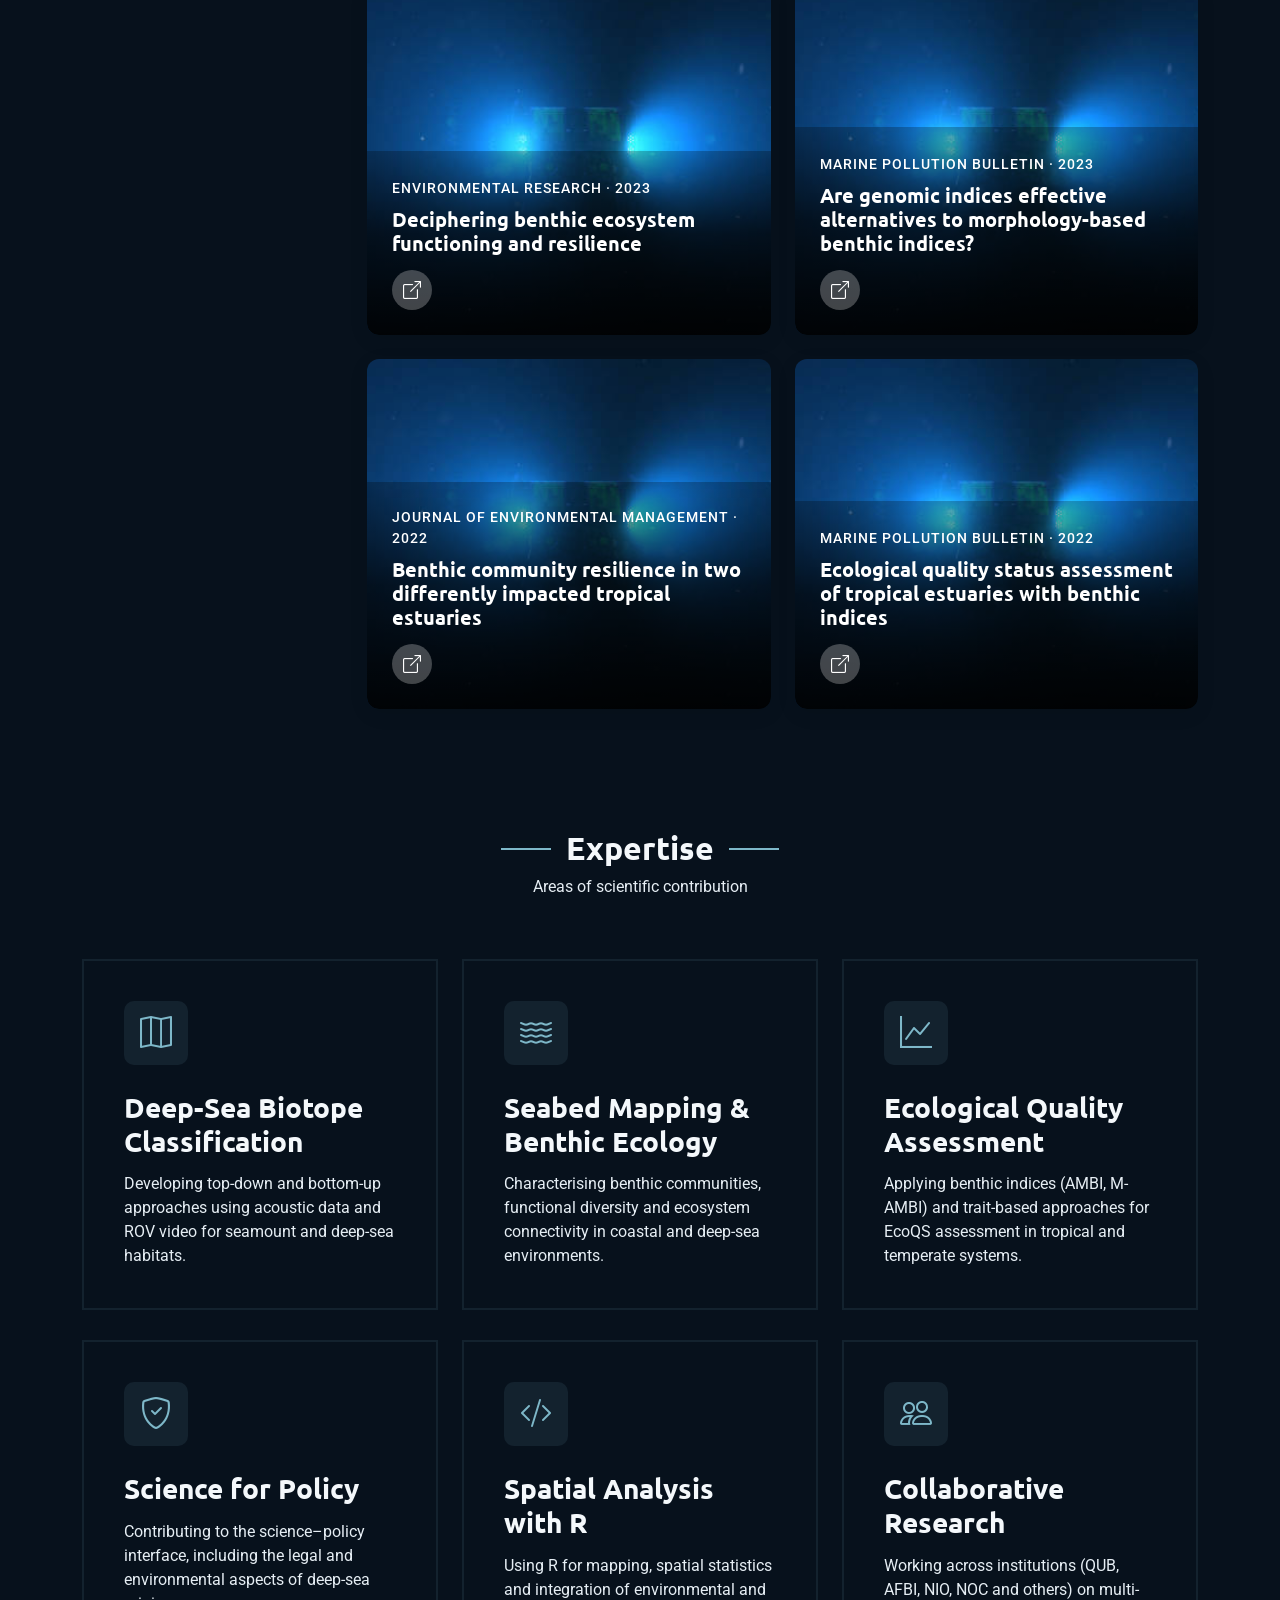
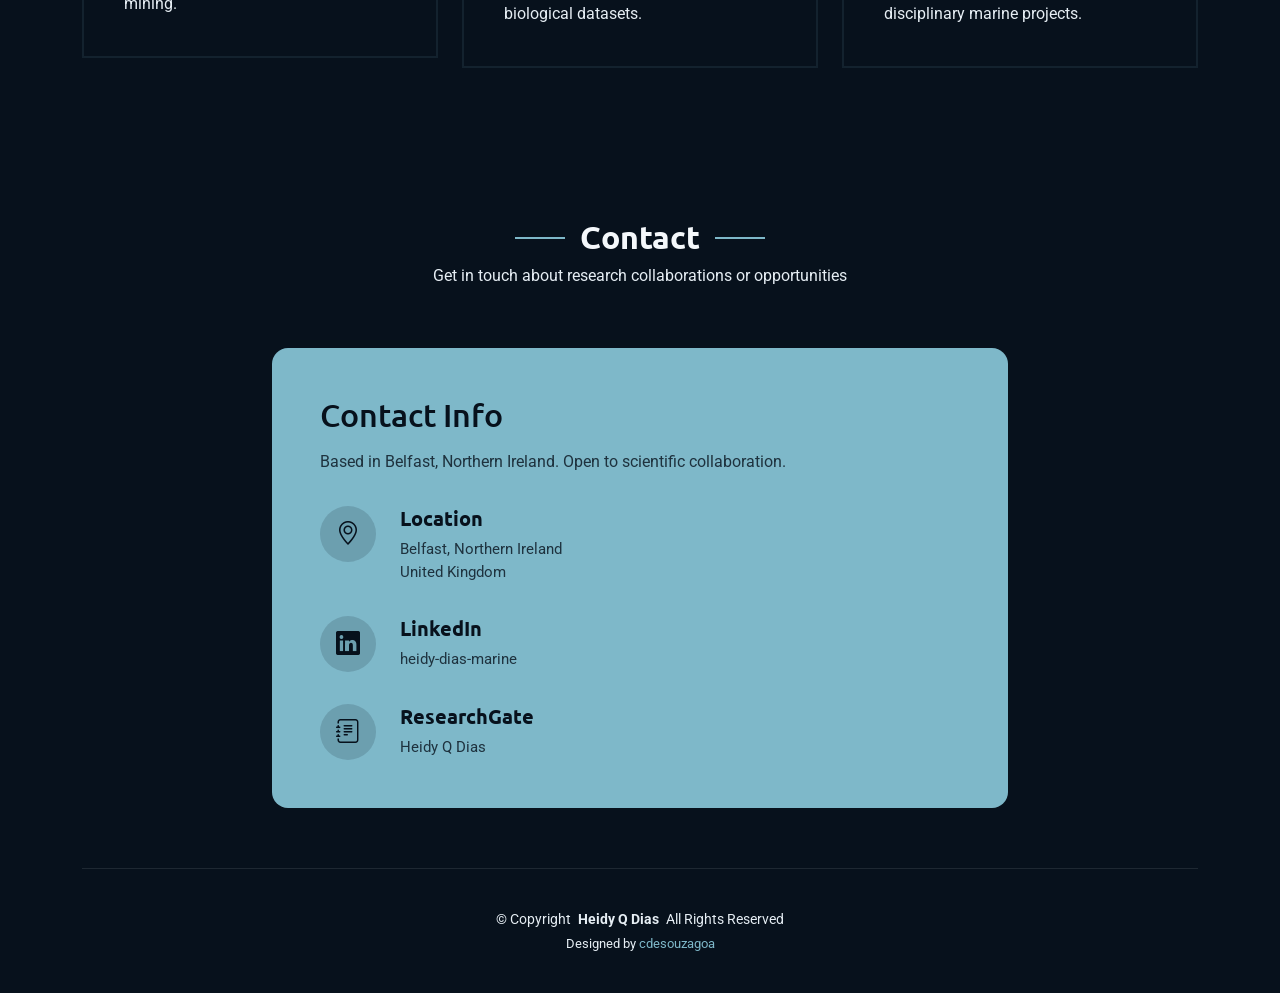
==== commit 0b1f6ebb: "Refactor hero section in index.html Removed unnecessary commented-out code and cleaned up the hero s" ====
--- a/index.html
+++ b/index.html
@@ -35,21 +35,17 @@
   
 
     <!-- ======= Hero Section ======= -->
+	
+
     <section id="hero" class="hero section">
-
-      
-      <section id="hero" class="hero section">
-		  <video class="hero-video" autoplay muted loop playsinline poster="assets/img/ocean-bg.jpg">
-      <source src="assets/video/ocean-hero.mp4" type="video/mp4">
+	
+	      <video class="hero-video" autoplay muted loop playsinline poster="assets/img/ocean-bg.jpg">
+        <source src="assets/video/ocean-hero.mp4" type="video/mp4">
       </video>
       <div class="hero-video-overlay"></div>
-
-      
-        <div class="background-elements">
-        <div class="bg-circle circle-1"></div>
-        <div class="bg-circle circle-2"></div>
-        <div class="bg-circle circle-3"></div>
-        <div class="bg-circle circle-4"></div>
+	  
+	  
+   
 
       </div>
 
